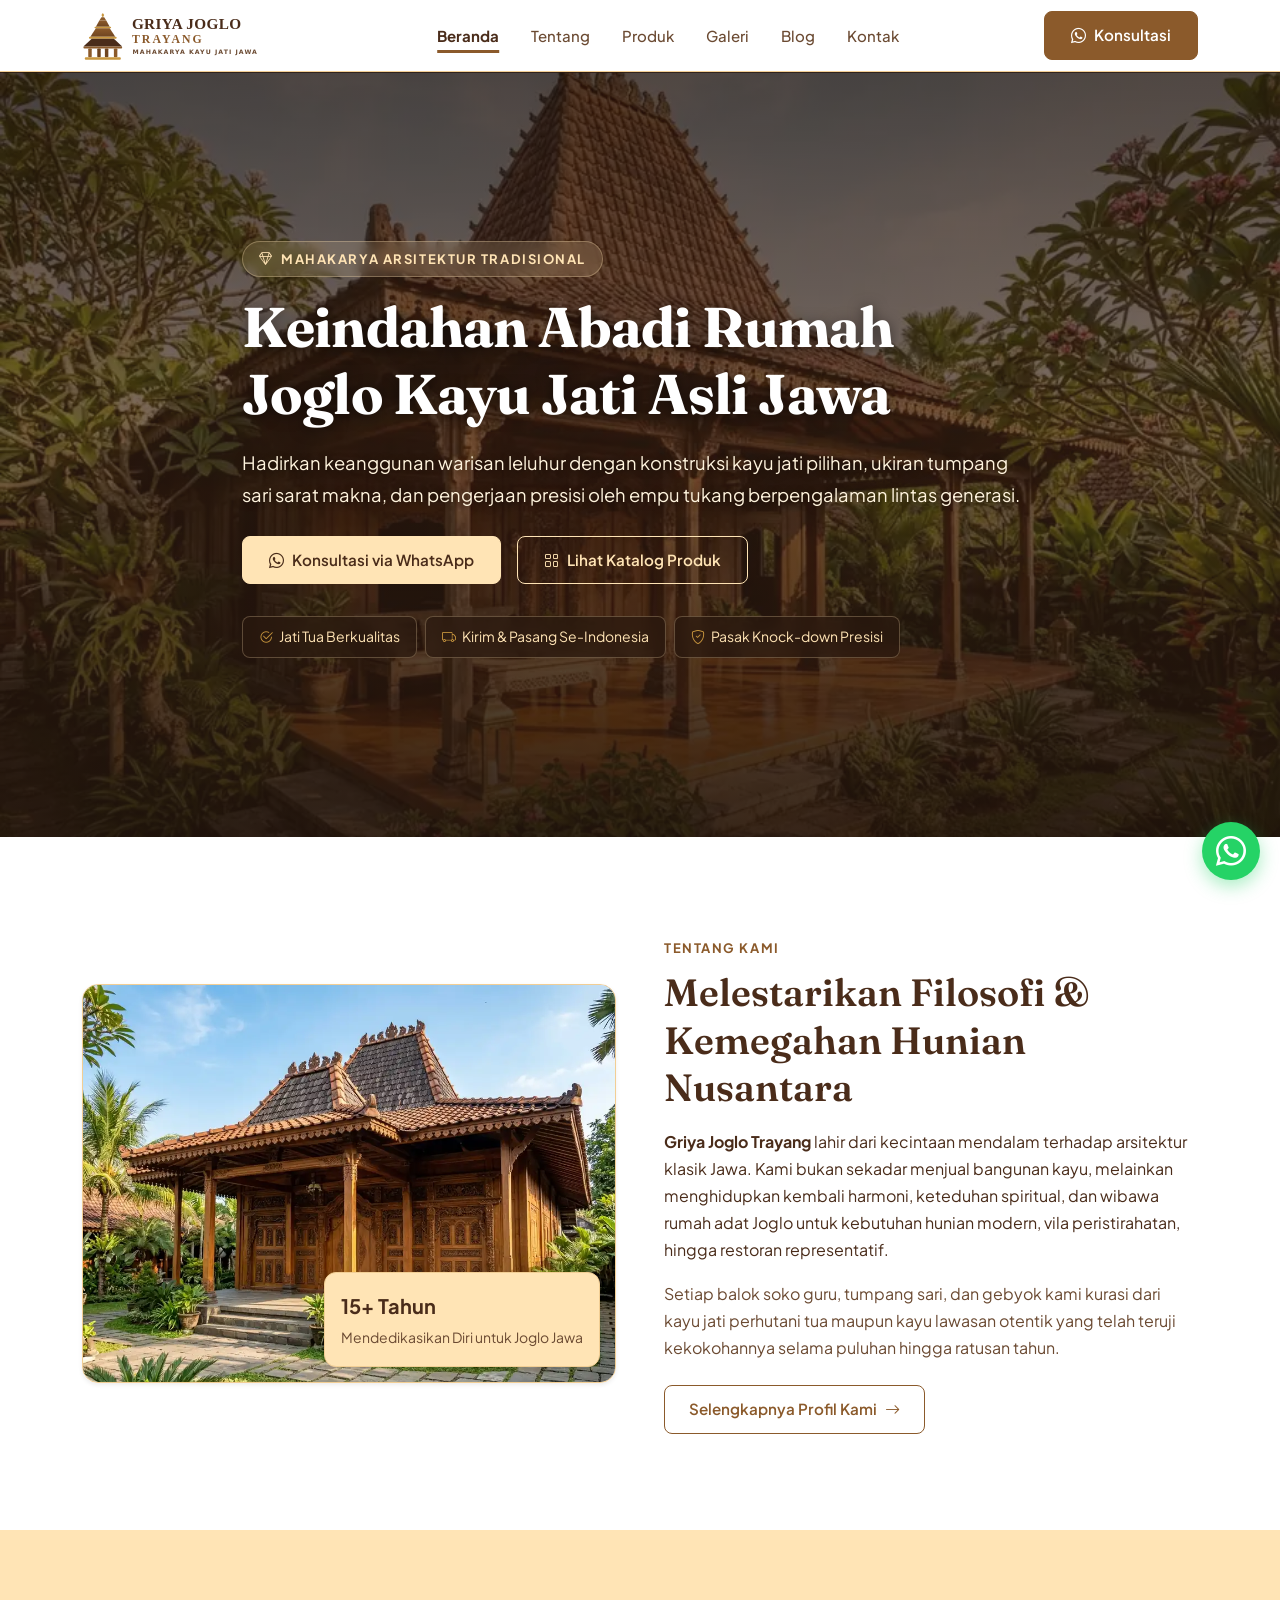
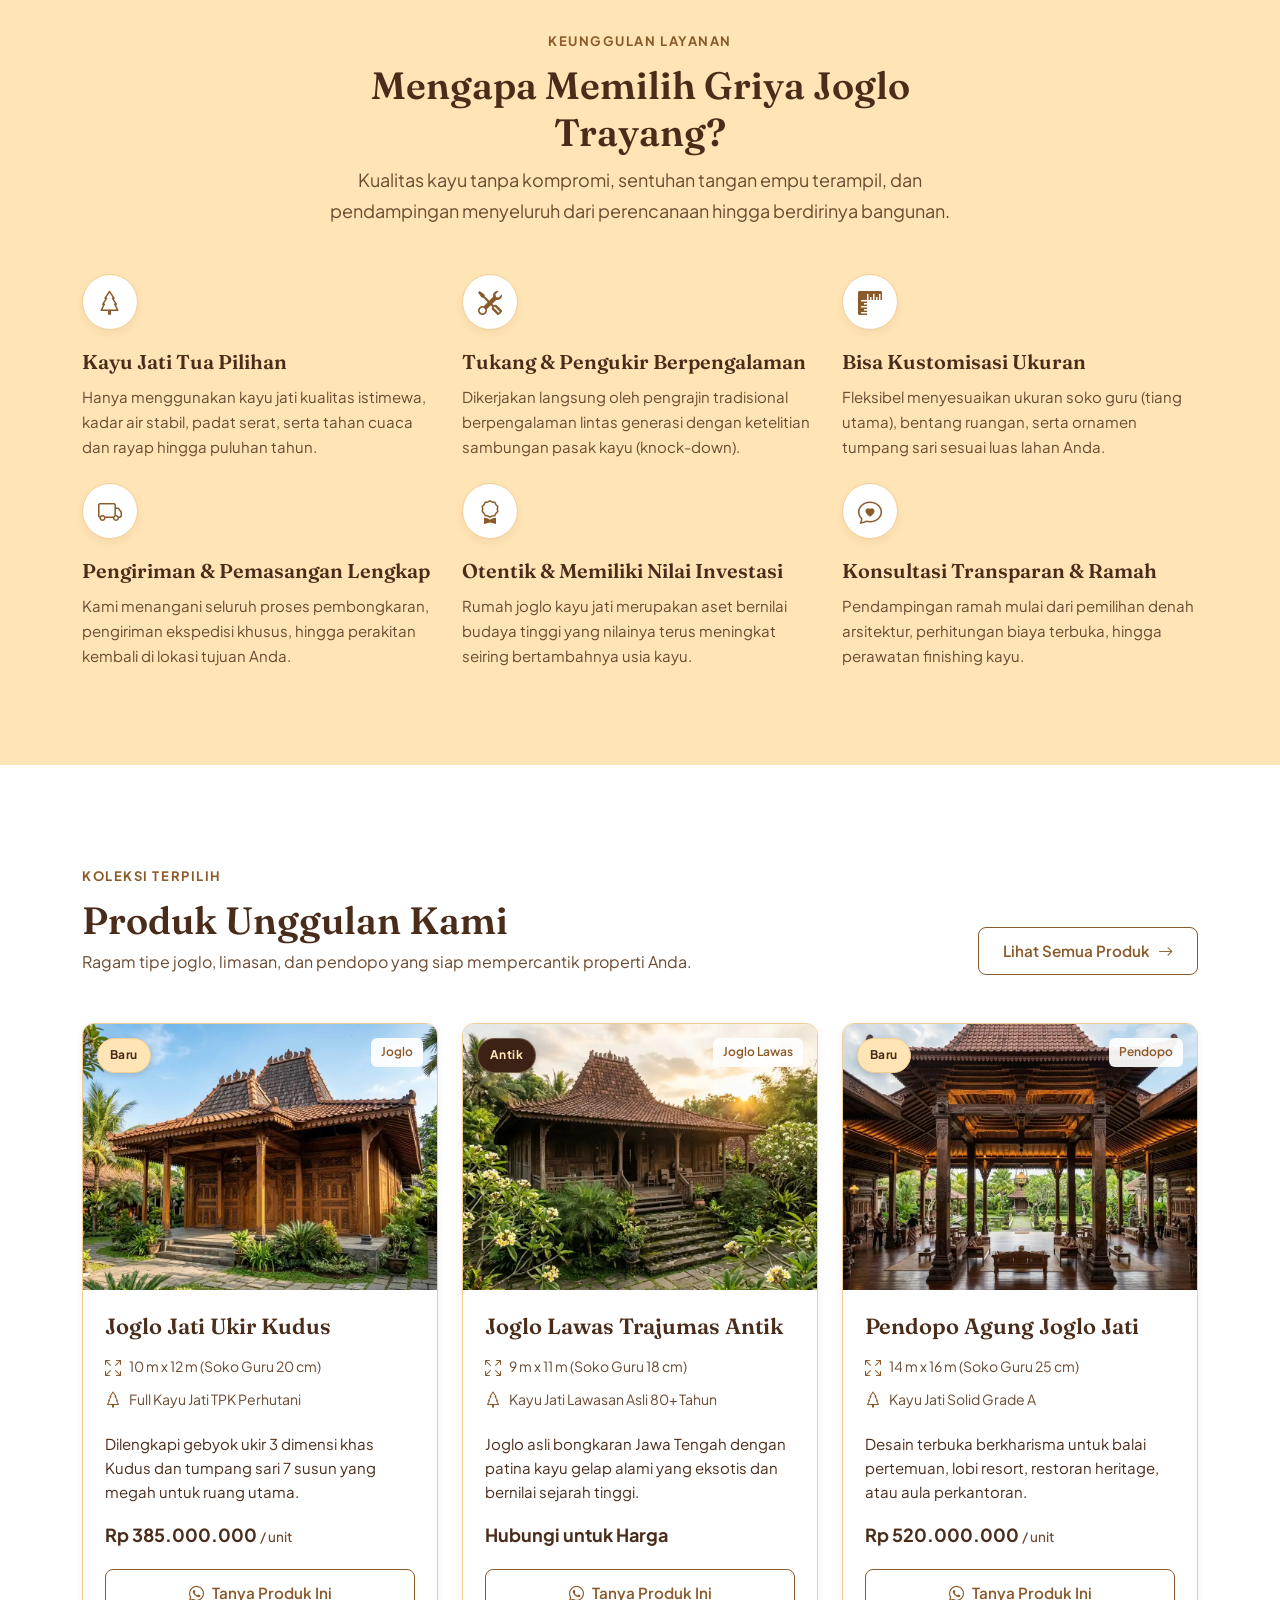
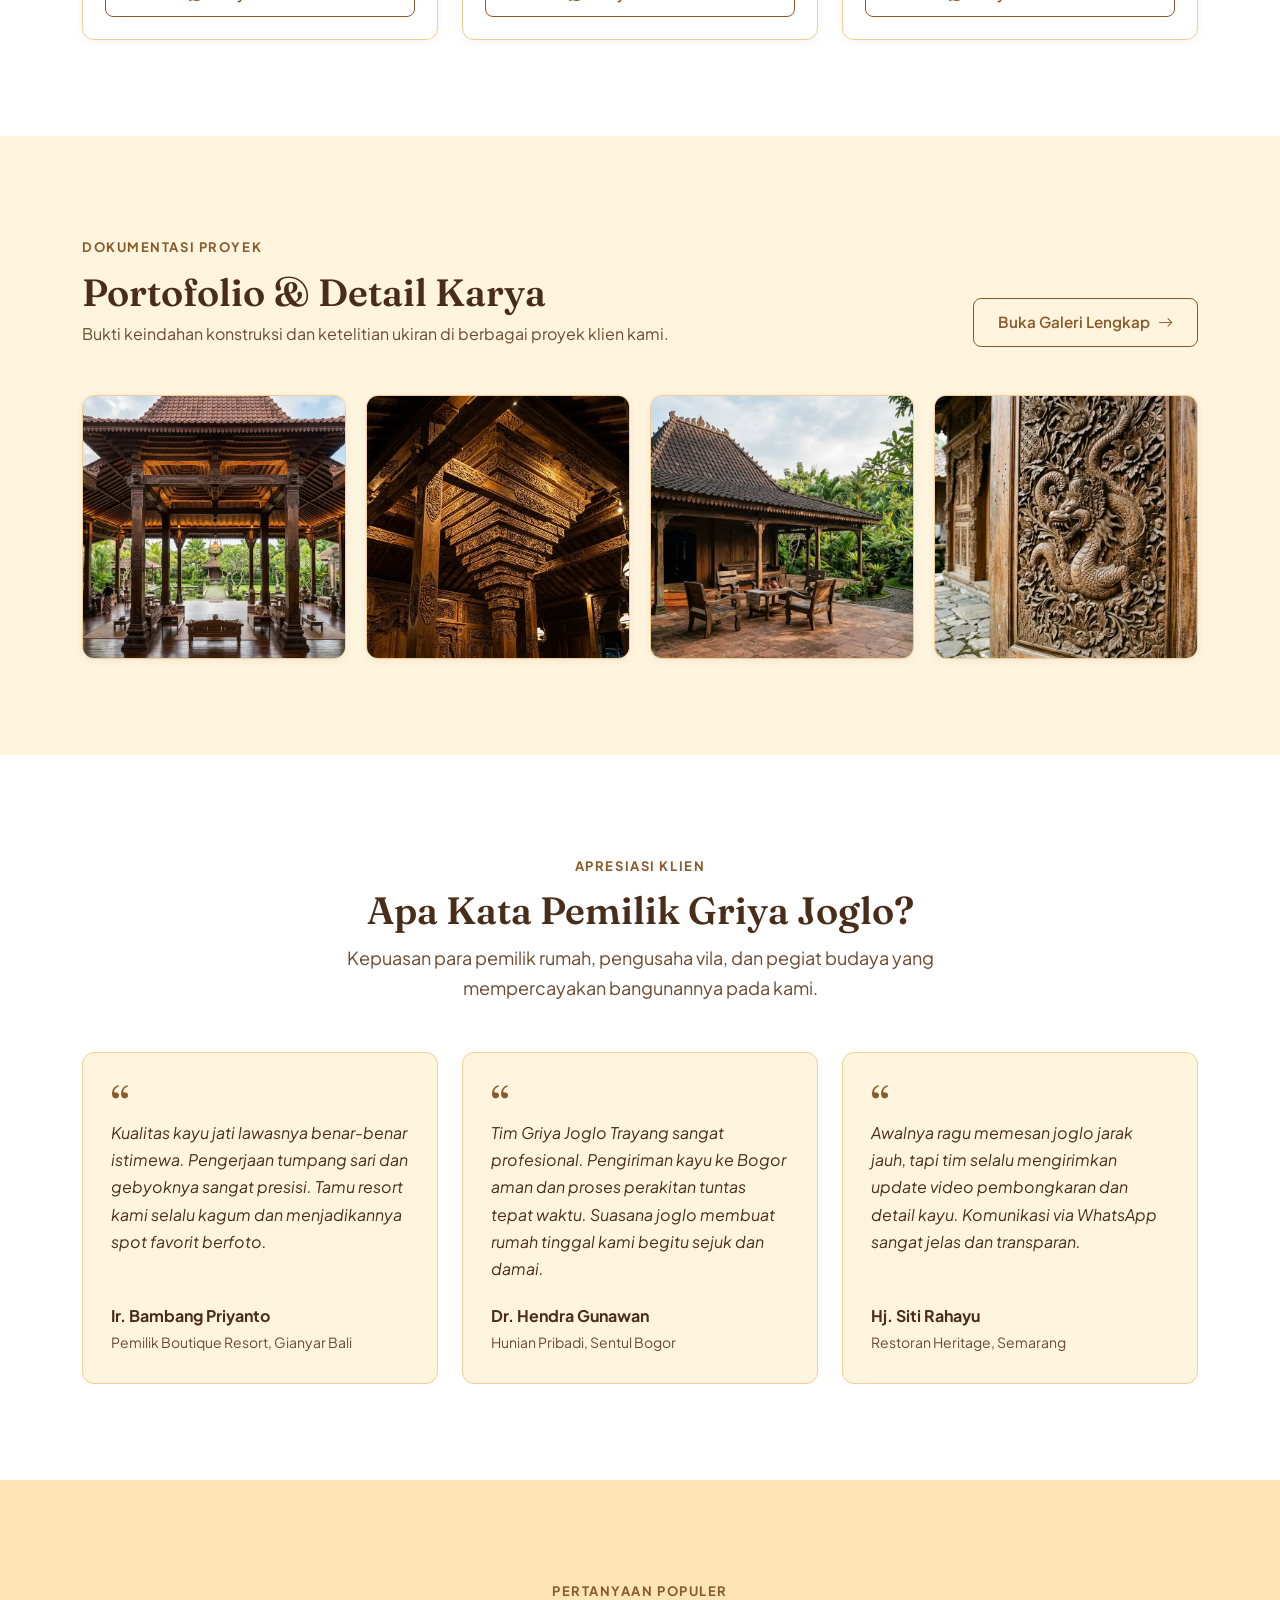
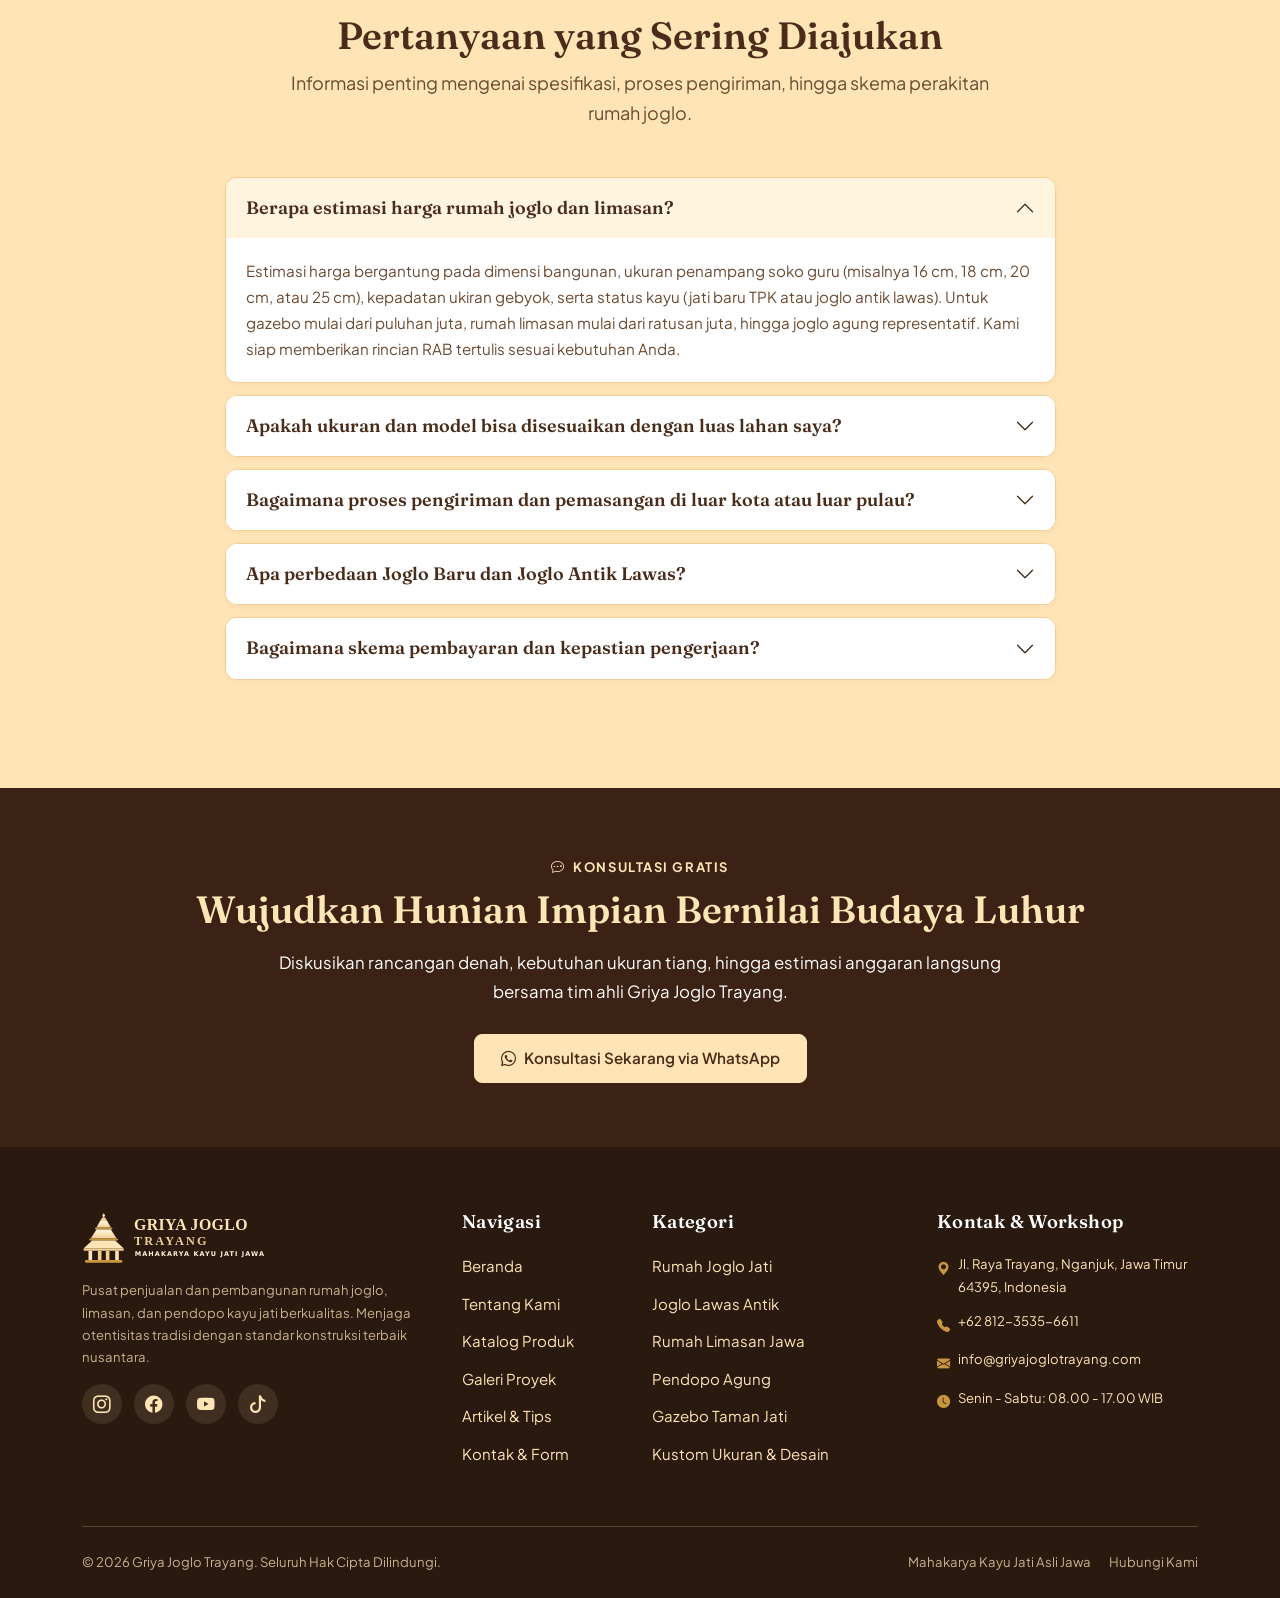
==== index.html @ 29e7e409 "commit" ====
<!DOCTYPE html>
<html lang="id">

<head>
  <meta charset="UTF-8">
  <meta name="viewport" content="width=device-width, initial-scale=1.0">
  <title>Griya Joglo Trayang — Penjualan & Pengerjaan Rumah Joglo Jati Asli</title>
  <meta name="description"
    content="Spesialis penjualan dan pembangunan rumah joglo, limasan, dan pendopo kayu jati berkualitas tinggi. Melayani pembuatan baru, joglo antik lawas, custom ukuran, serta pengiriman dan perakitan ke seluruh Indonesia.">
  <meta name="keywords"
    content="jual rumah joglo, joglo jati, harga rumah joglo, joglo antik, pendopo joglo, rumah limasan, griya joglo trayang">
  <link rel="canonical" href="https://griyajoglotrayang.com/">

  <!-- Favicon & App Icons -->
  <link rel="icon" type="image/svg+xml" href="assets/img/favicon.svg">
  <link rel="icon" type="image/png" sizes="32x32" href="assets/img/favicon-32x32.png">
  <link rel="icon" type="image/png" sizes="16x16" href="assets/img/favicon-16x16.png">
  <link rel="apple-touch-icon" sizes="180x180" href="assets/img/apple-touch-icon.png">
  <link rel="shortcut icon" href="favicon.ico">

  <!-- Open Graph / Facebook -->
  <meta property="og:type" content="website">
  <meta property="og:url" content="https://griyajoglotrayang.com/">
  <meta property="og:title" content="Griya Joglo Trayang — Mahakarya Rumah Joglo Kayu Jati">
  <meta property="og:description"
    content="Katalog rumah joglo, limasan, dan pendopo kayu jati pilihan dengan pengerjaan tukang ahli berpengalaman. Konsultasi langsung via WhatsApp.">
  <meta property="og:image" content="assets/img/hero.webp">

  <!-- Google Fonts -->
  <link rel="preconnect" href="https://fonts.googleapis.com">
  <link rel="preconnect" href="https://fonts.gstatic.com" crossorigin>
  <link
    href="https://fonts.googleapis.com/css2?family=Fraunces:opsz,wght@9..144,600&family=Plus+Jakarta+Sans:wght@400;500;600;700&display=swap"
    rel="stylesheet">

  <!-- Bootstrap 5.3 CSS & Icons -->
  <link href="https://cdn.jsdelivr.net/npm/bootstrap@5.3.3/dist/css/bootstrap.min.css" rel="stylesheet"
    integrity="sha384-QWTKZyjpPEjISv5WaRU9OFeRpok6YctnYmDr5pNlyT2bRjXh0JMhjY6hW+ALEwIH" crossorigin="anonymous">
  <link rel="stylesheet" href="https://cdn.jsdelivr.net/npm/bootstrap-icons@1.11.3/font/bootstrap-icons.min.css">

  <!-- Custom Stylesheet -->
  <link rel="stylesheet" href="assets/css/style.css">

  <!-- Structured Data JSON-LD -->
  <script type="application/ld+json">
  {
    "@context": "https://schema.org",
    "@graph": [
      {
        "@type": "Organization",
        "@id": "https://griyajoglotrayang.com/#organization",
        "name": "Griya Joglo Trayang",
        "url": "https://griyajoglotrayang.com/",
        "logo": "https://griyajoglotrayang.com/assets/img/logo.webp",
        "description": "Pusat penjualan dan pembangunan rumah joglo, limasan, pendopo kayu jati berkualitas di Indonesia.",
        "telephone": "+6281235356611",
        "address": {
          "@type": "PostalAddress",
          "streetAddress": "Jl. Raya Trayang",
          "addressLocality": "Nganjuk",
          "addressRegion": "Jawa Timur",
          "postalCode": "64395",
          "addressCountry": "ID"
        }
      },
      {
        "@type": "LocalBusiness",
        "@id": "https://griyajoglotrayang.com/#localbusiness",
        "name": "Griya Joglo Trayang",
        "image": "https://griyajoglotrayang.com/assets/img/hero.webp",
        "telephone": "+6281235356611",
        "priceRange": "$$$$",
        "address": {
          "@type": "PostalAddress",
          "streetAddress": "Jl. Raya Trayang",
          "addressLocality": "Nganjuk",
          "addressRegion": "Jawa Timur",
          "postalCode": "64395",
          "addressCountry": "ID"
        }
      },
      {
        "@type": "FAQPage",
        "mainEntity": [
          {
            "@type": "Question",
            "name": "Berapa kisaran harga rumah joglo di Griya Joglo Trayang?",
            "acceptedAnswer": {
              "@type": "Answer",
              "text": "Harga bervariasi mulai dari puluhan juta untuk gazebo taman hingga ratusan juta rupiah untuk joglo full jati dengan soko guru besar dan ukiran tumpang sari. Kami menyediakan transparansi estimasi biaya sesuai ukuran dan jenis kayu."
            }
          },
          {
            "@type": "Question",
            "name": "Apakah melayani pengiriman dan perakitan ke luar Jawa?",
            "acceptedAnswer": {
              "@type": "Answer",
              "text": "Ya, kami melayani pengiriman material dan instalasi lengkap bersama tim tukang ahli kami ke seluruh wilayah Indonesia (Sumatera, Kalimantan, Sulawesi, Bali, dll)."
            }
          },
          {
            "@type": "Question",
            "name": "Apa jenis kayu yang digunakan untuk rumah joglo?",
            "acceptedAnswer": {
              "@type": "Answer",
              "text": "Kayu utama yang kami gunakan adalah Kayu Jati Pilihan (Jati Perhutani / TPK dan Kayu Jati Lawas Reklamasi berpatina antik yang sudah kering sempurna dan anti rayap)."
            }
          }
        ]
      }
    ]
  }
  </script>
</head>

<body>

  <!-- 1. Header / Navbar -->
  <header>
    <nav class="navbar navbar-expand-lg gjt-navbar sticky-top" aria-label="Navigasi Utama">
      <div class="container">
        <a class="navbar-brand d-flex align-items-center" href="index.html" aria-label="Griya Joglo Trayang Beranda">
          <img src="assets/img/logo-light.svg" alt="Logo Griya Joglo Trayang" width="220" height="55">
        </a>
        <button class="navbar-toggler" type="button" data-bs-toggle="collapse" data-bs-target="#navbarMain"
          aria-controls="navbarMain" aria-expanded="false" aria-label="Buka navigasi menu">
          <i class="bi bi-list fs-2 text-ink"></i>
        </button>

        <div class="collapse navbar-collapse" id="navbarMain">
          <ul class="navbar-nav mx-auto mb-2 mb-lg-0">
            <li class="nav-item">
              <a class="nav-link active" aria-current="page" href="index.html">Beranda</a>
            </li>
            <li class="nav-item">
              <a class="nav-link" href="tentang.html">Tentang</a>
            </li>
            <li class="nav-item">
              <a class="nav-link" href="produk.html">Produk</a>
            </li>
            <li class="nav-item">
              <a class="nav-link" href="galeri.html">Galeri</a>
            </li>
            <li class="nav-item">
              <a class="nav-link" href="blog.html">Blog</a>
            </li>
            <li class="nav-item">
              <a class="nav-link" href="kontak.html">Kontak</a>
            </li>
          </ul>
          <div class="d-flex align-items-center mt-3 mt-lg-0">
            <a href="https://wa.me/6281235356611?text=Halo%20Griya%20Joglo%20Trayang,%20saya%20ingin%20berkonsultasi%20mengenai%20pembuatan%20rumah%20joglo."
              target="_blank" rel="noopener noreferrer" class="btn btn-primary w-100 w-lg-auto"
              aria-label="Konsultasi via WhatsApp">
              <i class="bi bi-whatsapp"></i> Konsultasi
            </a>
          </div>
        </div>
      </div>
    </nav>
  </header>

  <main>
    <!-- 2. Hero Section with Video Background -->
    <section class="hero-section" aria-label="Hero Griya Joglo Trayang">
      <!-- Background Video Player -->
      <div class="hero-video-wrap">
        <video class="hero-video" autoplay muted loop playsinline poster="assets/img/hero.webp">
          <source src="assets/vidio/background.mp4" type="video/mp4">
          <source src="assets/video/background.mp4" type="video/mp4">
          <source src="background.mp4" type="video/mp4">
          Browser Anda tidak mendukung video tag.
        </video>
        <div class="hero-video-overlay"></div>
      </div>

      <!-- Hero Content Overlay -->
      <div class="container position-relative hero-content">
        <div class="reveal">
          <span class="eyebrow"><i class="bi bi-gem me-1"></i> Mahakarya Arsitektur Tradisional</span>
          <h1 class="display-4 fw-bold">Keindahan Abadi Rumah Joglo Kayu Jati Asli Jawa</h1>
          <p class="lead-text mb-4 text-constrained">
            Hadirkan keanggunan warisan leluhur dengan konstruksi kayu jati pilihan, ukiran tumpang sari sarat makna,
            dan pengerjaan presisi oleh empu tukang berpengalaman lintas generasi.
          </p>
          <div class="d-flex flex-wrap gap-3 mb-4">
            <a href="https://wa.me/6281235356611?text=Halo%20Griya%20Joglo%20Trayang,%20saya%20tertarik%20konsultasi%20desain%20dan%20anggaran%20rumah%20joglo."
              target="_blank" rel="noopener noreferrer" class="btn btn-moccasin btn-lg"
              aria-label="Konsultasi via WhatsApp">
              <i class="bi bi-whatsapp"></i> Konsultasi via WhatsApp
            </a>
            <a href="produk.html" class="btn btn-outline-moccasin btn-lg">
              <i class="bi bi-grid"></i> Lihat Katalog Produk
            </a>
          </div>
          <div class="d-flex flex-wrap gap-2 text-moccasin pt-2">
            <div class="hero-badge-pill"><i class="bi bi-check2-circle text-gold me-1"></i> Jati Tua Berkualitas</div>
            <div class="hero-badge-pill"><i class="bi bi-truck text-gold me-1"></i> Kirim & Pasang Se-Indonesia</div>
            <div class="hero-badge-pill"><i class="bi bi-shield-check text-gold me-1"></i> Pasak Knock-down Presisi
            </div>
          </div>
        </div>
      </div>
    </section>

    <!-- 3. Tentang Section (Putih) -->
    <section class="section-padding bg-white" aria-labelledby="heading-tentang">
      <div class="container">
        <div class="row align-items-center g-5">
          <div class="col-lg-6 order-2 order-lg-1 reveal">
            <div class="position-relative">
              <img src="assets/img/joglo-kudus.webp" alt="Keahlian Pahat dan Gebyok Joglo Kudus"
                class="img-fluid rounded-4 shadow-sm border" width="600" height="450" loading="lazy">
              <div
                class="bg-moccasin p-3 rounded-3 border position-absolute bottom-0 end-0 m-3 d-none d-sm-block shadow-sm">
                <span class="d-block fw-bold text-ink fs-5 font-serif">15+ Tahun</span>
                <span class="small text-ink-muted">Mendedikasikan Diri untuk Joglo Jawa</span>
              </div>
            </div>
          </div>
          <div class="col-lg-6 order-1 order-lg-2 reveal">
            <span class="eyebrow">Tentang Kami</span>
            <h2 id="heading-tentang" class="mb-3">Melestarikan Filosofi & Kemegahan Hunian Nusantara</h2>
            <p class="text-constrained mb-3">
              <strong>Griya Joglo Trayang</strong> lahir dari kecintaan mendalam terhadap arsitektur klasik Jawa. Kami
              bukan sekadar menjual bangunan kayu, melainkan menghidupkan kembali harmoni, keteduhan spiritual, dan
              wibawa rumah adat Joglo untuk kebutuhan hunian modern, vila peristirahatan, hingga restoran representatif.
            </p>
            <p class="text-constrained text-ink-muted mb-4">
              Setiap balok soko guru, tumpang sari, dan gebyok kami kurasi dari kayu jati perhutani tua maupun kayu
              lawasan otentik yang telah teruji kekokohannya selama puluhan hingga ratusan tahun.
            </p>
            <a href="tentang.html" class="btn btn-outline-brand">
              Selengkapnya Profil Kami <i class="bi bi-arrow-right"></i>
            </a>
          </div>
        </div>
      </div>
    </section>

    <!-- 4. Why Choose Us Section (Moccasin) -->
    <section class="section-padding bg-moccasin" aria-labelledby="heading-why">
      <div class="container">
        <div class="section-header text-center mx-auto" style="max-width: 680px;">
          <span class="eyebrow">Keunggulan Layanan</span>
          <h2 id="heading-why" class="mb-2">Mengapa Memilih Griya Joglo Trayang?</h2>
          <p class="lead-text">Kualitas kayu tanpa kompromi, sentuhan tangan empu terampil, dan pendampingan menyeluruh
            dari perencanaan hingga berdirinya bangunan.</p>
        </div>

        <div class="row g-4">
          <div class="col-md-6 col-lg-4 reveal">
            <div class="feature-box">
              <div class="feature-icon-bubble">
                <i class="bi bi-tree"></i>
              </div>
              <h3>Kayu Jati Tua Pilihan</h3>
              <p>Hanya menggunakan kayu jati kualitas istimewa, kadar air stabil, padat serat, serta tahan cuaca dan
                rayap hingga puluhan tahun.</p>
            </div>
          </div>

          <div class="col-md-6 col-lg-4 reveal">
            <div class="feature-box">
              <div class="feature-icon-bubble">
                <i class="bi bi-tools"></i>
              </div>
              <h3>Tukang & Pengukir Berpengalaman</h3>
              <p>Dikerjakan langsung oleh pengrajin tradisional berpengalaman lintas generasi dengan ketelitian
                sambungan pasak kayu (knock-down).</p>
            </div>
          </div>

          <div class="col-md-6 col-lg-4 reveal">
            <div class="feature-box">
              <div class="feature-icon-bubble">
                <i class="bi bi-rulers"></i>
              </div>
              <h3>Bisa Kustomisasi Ukuran</h3>
              <p>Fleksibel menyesuaikan ukuran soko guru (tiang utama), bentang ruangan, serta ornamen tumpang sari
                sesuai luas lahan Anda.</p>
            </div>
          </div>

          <div class="col-md-6 col-lg-4 reveal">
            <div class="feature-box">
              <div class="feature-icon-bubble">
                <i class="bi bi-truck"></i>
              </div>
              <h3>Pengiriman & Pemasangan Lengkap</h3>
              <p>Kami menangani seluruh proses pembongkaran, pengiriman ekspedisi khusus, hingga perakitan kembali di
                lokasi tujuan Anda.</p>
            </div>
          </div>

          <div class="col-md-6 col-lg-4 reveal">
            <div class="feature-box">
              <div class="feature-icon-bubble">
                <i class="bi bi-award"></i>
              </div>
              <h3>Otentik & Memiliki Nilai Investasi</h3>
              <p>Rumah joglo kayu jati merupakan aset bernilai budaya tinggi yang nilainya terus meningkat seiring
                bertambahnya usia kayu.</p>
            </div>
          </div>

          <div class="col-md-6 col-lg-4 reveal">
            <div class="feature-box">
              <div class="feature-icon-bubble">
                <i class="bi bi-chat-heart"></i>
              </div>
              <h3>Konsultasi Transparan & Ramah</h3>
              <p>Pendampingan ramah mulai dari pemilihan denah arsitektur, perhitungan biaya terbuka, hingga perawatan
                finishing kayu.</p>
            </div>
          </div>
        </div>
      </div>
    </section>

    <!-- 5. Produk Unggulan Section (Putih) -->
    <section class="section-padding bg-white" aria-labelledby="heading-produk-beranda">
      <div class="container">
        <div class="d-flex flex-column flex-md-row justify-content-between align-items-md-end section-header">
          <div>
            <span class="eyebrow">Koleksi Terpilih</span>
            <h2 id="heading-produk-beranda" class="mb-1">Produk Unggulan Kami</h2>
            <p class="text-ink-muted mb-0">Ragam tipe joglo, limasan, dan pendopo yang siap mempercantik properti Anda.
            </p>
          </div>
          <div class="mt-3 mt-md-0">
            <a href="produk.html" class="btn btn-outline-brand">
              Lihat Semua Produk <i class="bi bi-arrow-right"></i>
            </a>
          </div>
        </div>

        <div class="row g-4">
          <!-- Card 1 -->
          <div class="col-md-6 col-lg-4 reveal">
            <div class="gjt-card">
              <div class="card-img-wrap">
                <span class="badge-condition baru">Baru</span>
                <span class="badge-category">Joglo</span>
                <img src="assets/img/joglo-kudus.webp" alt="Joglo Jati Ukir Kudus" width="600" height="450"
                  loading="lazy">
              </div>
              <div class="card-body-custom">
                <h3>Joglo Jati Ukir Kudus</h3>
                <ul class="product-specs">
                  <li><i class="bi bi-arrows-fullscreen"></i> 10 m x 12 m (Soko Guru 20 cm)</li>
                  <li><i class="bi bi-tree"></i> Full Kayu Jati TPK Perhutani</li>
                </ul>
                <p class="product-desc">Dilengkapi gebyok ukir 3 dimensi khas Kudus dan tumpang sari 7 susun yang megah
                  untuk ruang utama.</p>
                <div class="product-price">Rp 385.000.000 <span>/ unit</span></div>
                <button type="button" class="btn btn-outline-brand w-100 mt-auto"
                  onclick="tanyaProduk('Joglo Jati Ukir Kudus')">
                  <i class="bi bi-whatsapp"></i> Tanya Produk Ini
                </button>
              </div>
            </div>
          </div>

          <!-- Card 2 -->
          <div class="col-md-6 col-lg-4 reveal">
            <div class="gjt-card">
              <div class="card-img-wrap">
                <span class="badge-condition antik">Antik</span>
                <span class="badge-category">Joglo Lawas</span>
                <img src="assets/img/joglo-antik.webp" alt="Joglo Lawas Antik Trajumas" width="600" height="450"
                  loading="lazy">
              </div>
              <div class="card-body-custom">
                <h3>Joglo Lawas Trajumas Antik</h3>
                <ul class="product-specs">
                  <li><i class="bi bi-arrows-fullscreen"></i> 9 m x 11 m (Soko Guru 18 cm)</li>
                  <li><i class="bi bi-tree"></i> Kayu Jati Lawasan Asli 80+ Tahun</li>
                </ul>
                <p class="product-desc">Joglo asli bongkaran Jawa Tengah dengan patina kayu gelap alami yang eksotis dan
                  bernilai sejarah tinggi.</p>
                <div class="product-price">Hubungi untuk Harga</div>
                <button type="button" class="btn btn-outline-brand w-100 mt-auto"
                  onclick="tanyaProduk('Joglo Lawas Trajumas Antik')">
                  <i class="bi bi-whatsapp"></i> Tanya Produk Ini
                </button>
              </div>
            </div>
          </div>

          <!-- Card 3 -->
          <div class="col-md-6 col-lg-4 reveal">
            <div class="gjt-card">
              <div class="card-img-wrap">
                <span class="badge-condition baru">Baru</span>
                <span class="badge-category">Pendopo</span>
                <img src="assets/img/joglo-pendopo.webp" alt="Pendopo Agung Joglo Jati" width="600" height="450"
                  loading="lazy">
              </div>
              <div class="card-body-custom">
                <h3>Pendopo Agung Joglo Jati</h3>
                <ul class="product-specs">
                  <li><i class="bi bi-arrows-fullscreen"></i> 14 m x 16 m (Soko Guru 25 cm)</li>
                  <li><i class="bi bi-tree"></i> Kayu Jati Solid Grade A</li>
                </ul>
                <p class="product-desc">Desain terbuka berkharisma untuk balai pertemuan, lobi resort, restoran
                  heritage, atau aula perkantoran.</p>
                <div class="product-price">Rp 520.000.000 <span>/ unit</span></div>
                <button type="button" class="btn btn-outline-brand w-100 mt-auto"
                  onclick="tanyaProduk('Pendopo Agung Joglo Jati')">
                  <i class="bi bi-whatsapp"></i> Tanya Produk Ini
                </button>
              </div>
            </div>
          </div>
        </div>
      </div>
    </section>

    <!-- 6. Galeri Cuplikan Section (Moccasin Soft) -->
    <section class="section-padding bg-moccasin-soft" aria-labelledby="heading-galeri-beranda">
      <div class="container">
        <div class="d-flex flex-column flex-md-row justify-content-between align-items-md-end section-header">
          <div>
            <span class="eyebrow">Dokumentasi Proyek</span>
            <h2 id="heading-galeri-beranda" class="mb-1">Portofolio & Detail Karya</h2>
            <p class="text-ink-muted mb-0">Bukti keindahan konstruksi dan ketelitian ukiran di berbagai proyek klien
              kami.</p>
          </div>
          <div class="mt-3 mt-md-0">
            <a href="galeri.html" class="btn btn-outline-brand">
              Buka Galeri Lengkap <i class="bi bi-arrow-right"></i>
            </a>
          </div>
        </div>

        <div class="gallery-grid">
          <div class="gallery-item">
            <img src="assets/img/joglo-pendopo.webp" alt="Pendopo Joglo Resort di Bali" width="400" height="400"
              loading="lazy">
            <div class="gallery-overlay">
              <span class="gallery-caption-title">Pendopo Resort Wisata</span>
              <span class="gallery-caption-sub">Proyek Ubud, Bali</span>
            </div>
          </div>
          <div class="gallery-item">
            <img src="assets/img/tumpang-sari.webp" alt="Detail Ukir Tumpang Sari 9 Tingkat" width="400" height="400"
              loading="lazy">
            <div class="gallery-overlay">
              <span class="gallery-caption-title">Tumpang Sari 9 Tingkat</span>
              <span class="gallery-caption-sub">Detail Ukiran Khas Jawa</span>
            </div>
          </div>
          <div class="gallery-item">
            <img src="assets/img/rumah-limasan.webp" alt="Rumah Limasan Jawa Modern" width="400" height="400"
              loading="lazy">
            <div class="gallery-overlay">
              <span class="gallery-caption-title">Rumah Limasan Jawa</span>
              <span class="gallery-caption-sub">Vila Keluarga, Yogyakarta</span>
            </div>
          </div>
          <div class="gallery-item">
            <img src="assets/img/gebyok-ukir.webp" alt="Pintu Gebyok Ukir Relief Tiga Dimensi" width="400" height="400"
              loading="lazy">
            <div class="gallery-overlay">
              <span class="gallery-caption-title">Gebyok Relief 3D</span>
              <span class="gallery-caption-sub">Karya Empu Pengukir Trayang</span>
            </div>
          </div>
        </div>
      </div>
    </section>

    <!-- 7. Testimoni Section (Putih) -->
    <section class="section-padding bg-white" aria-labelledby="heading-testimoni">
      <div class="container">
        <div class="section-header text-center mx-auto" style="max-width: 680px;">
          <span class="eyebrow">Apresiasi Klien</span>
          <h2 id="heading-testimoni" class="mb-2">Apa Kata Pemilik Griya Joglo?</h2>
          <p class="lead-text">Kepuasan para pemilik rumah, pengusaha vila, dan pegiat budaya yang mempercayakan
            bangunannya pada kami.</p>
        </div>

        <div class="row g-4 testimonial-scroll-wrap">
          <!-- Testimoni 1 -->
          <div class="col-md-4 testimonial-scroll-item reveal">
            <div class="testimonial-card">
              <div>
                <span class="testimonial-quote-icon">“</span>
                <p class="testimonial-text">
                  Kualitas kayu jati lawasnya benar-benar istimewa. Pengerjaan tumpang sari dan gebyoknya sangat
                  presisi. Tamu resort kami selalu kagum dan menjadikannya spot favorit berfoto.
                </p>
              </div>
              <div>
                <div class="testimonial-author">Ir. Bambang Priyanto</div>
                <div class="testimonial-location">Pemilik Boutique Resort, Gianyar Bali</div>
              </div>
            </div>
          </div>

          <!-- Testimoni 2 -->
          <div class="col-md-4 testimonial-scroll-item reveal">
            <div class="testimonial-card">
              <div>
                <span class="testimonial-quote-icon">“</span>
                <p class="testimonial-text">
                  Tim Griya Joglo Trayang sangat profesional. Pengiriman kayu ke Bogor aman dan proses perakitan tuntas
                  tepat waktu. Suasana joglo membuat rumah tinggal kami begitu sejuk dan damai.
                </p>
              </div>
              <div>
                <div class="testimonial-author">Dr. Hendra Gunawan</div>
                <div class="testimonial-location">Hunian Pribadi, Sentul Bogor</div>
              </div>
            </div>
          </div>

          <!-- Testimoni 3 -->
          <div class="col-md-4 testimonial-scroll-item reveal">
            <div class="testimonial-card">
              <div>
                <span class="testimonial-quote-icon">“</span>
                <p class="testimonial-text">
                  Awalnya ragu memesan joglo jarak jauh, tapi tim selalu mengirimkan update video pembongkaran dan
                  detail kayu. Komunikasi via WhatsApp sangat jelas dan transparan.
                </p>
              </div>
              <div>
                <div class="testimonial-author">Hj. Siti Rahayu</div>
                <div class="testimonial-location">Restoran Heritage, Semarang</div>
              </div>
            </div>
          </div>
        </div>
      </div>
    </section>

    <!-- 8. FAQ Section (Moccasin) -->
    <section class="section-padding bg-moccasin" aria-labelledby="heading-faq">
      <div class="container">
        <div class="section-header text-center mx-auto" style="max-width: 720px;">
          <span class="eyebrow">Pertanyaan Populer</span>
          <h2 id="heading-faq" class="mb-2">Pertanyaan yang Sering Diajukan</h2>
          <p class="lead-text">Informasi penting mengenai spesifikasi, proses pengiriman, hingga skema perakitan rumah
            joglo.</p>
        </div>

        <div class="row justify-content-center">
          <div class="col-lg-9">
            <div class="accordion accordion-gjt" id="accordionFaq">
              <!-- Item 1 -->
              <div class="accordion-item reveal">
                <h3 class="accordion-header" id="faqHeading1">
                  <button class="accordion-button" type="button" data-bs-toggle="collapse"
                    data-bs-target="#faqCollapse1" aria-expanded="true" aria-controls="faqCollapse1">
                    Berapa estimasi harga rumah joglo dan limasan?
                  </button>
                </h3>
                <div id="faqCollapse1" class="accordion-collapse collapse show" aria-labelledby="faqHeading1"
                  data-bs-parent="#accordionFaq">
                  <div class="accordion-body">
                    Estimasi harga bergantung pada dimensi bangunan, ukuran penampang soko guru (misalnya 16 cm, 18 cm,
                    20 cm, atau 25 cm), kepadatan ukiran gebyok, serta status kayu (jati baru TPK atau joglo antik
                    lawas). Untuk gazebo mulai dari puluhan juta, rumah limasan mulai dari ratusan juta, hingga joglo
                    agung representatif. Kami siap memberikan rincian RAB tertulis sesuai kebutuhan Anda.
                  </div>
                </div>
              </div>

              <!-- Item 2 -->
              <div class="accordion-item reveal">
                <h3 class="accordion-header" id="faqHeading2">
                  <button class="accordion-button collapsed" type="button" data-bs-toggle="collapse"
                    data-bs-target="#faqCollapse2" aria-expanded="false" aria-controls="faqCollapse2">
                    Apakah ukuran dan model bisa disesuaikan dengan luas lahan saya?
                  </button>
                </h3>
                <div id="faqCollapse2" class="accordion-collapse collapse" aria-labelledby="faqHeading2"
                  data-bs-parent="#accordionFaq">
                  <div class="accordion-body">
                    Tentu bisa. Kami menyediakan layanan kustomisasi ukuran ruang, tata letak dinding gebyok (apakah
                    terbuka, setengah kaca, atau full ukir tertutup), serta perpaduan antara nuansa tradisional dan
                    fasilitas modern (kamar mandi dalam, pencahayaan hidden LED, dll).
                  </div>
                </div>
              </div>

              <!-- Item 3 -->
              <div class="accordion-item reveal">
                <h3 class="accordion-header" id="faqHeading3">
                  <button class="accordion-button collapsed" type="button" data-bs-toggle="collapse"
                    data-bs-target="#faqCollapse3" aria-expanded="false" aria-controls="faqCollapse3">
                    Bagaimana proses pengiriman dan pemasangan di luar kota atau luar pulau?
                  </button>
                </h3>
                <div id="faqCollapse3" class="accordion-collapse collapse" aria-labelledby="faqHeading3"
                  data-bs-parent="#accordionFaq">
                  <div class="accordion-body">
                    Seluruh komponen kayu dirangkai dengan sistem pasak knock-down yang telah diberi kode nomor sebelum
                    dibongkar di workshop kami. Kami mengurus armada truk kontainer langsung ke lokasi Anda, dan
                    memberangkatkan tim tukang spesialis untuk memimpin proses pendirian (erection) hingga bangunan
                    berdiri kokoh.
                  </div>
                </div>
              </div>

              <!-- Item 4 -->
              <div class="accordion-item reveal">
                <h3 class="accordion-header" id="faqHeading4">
                  <button class="accordion-button collapsed" type="button" data-bs-toggle="collapse"
                    data-bs-target="#faqCollapse4" aria-expanded="false" aria-controls="faqCollapse4">
                    Apa perbedaan Joglo Baru dan Joglo Antik Lawas?
                  </button>
                </h3>
                <div id="faqCollapse4" class="accordion-collapse collapse" aria-labelledby="faqHeading4"
                  data-bs-parent="#accordionFaq">
                  <div class="accordion-body">
                    Joglo Baru diproduksi dari balok kayu jati Perhutani pilihan dengan dimensi dan ukiran baru sesuai
                    selera pemesan. Sedangkan Joglo Lawas merupakan rumah tradisional otentik berusia puluhan hingga
                    ratusan tahun yang dibongkar dari desa-desa bersejarah, kemudian direstorasi dengan mempertahankan
                    patina antik dan nilai historisnya.
                  </div>
                </div>
              </div>

              <!-- Item 5 -->
              <div class="accordion-item reveal">
                <h3 class="accordion-header" id="faqHeading5">
                  <button class="accordion-button collapsed" type="button" data-bs-toggle="collapse"
                    data-bs-target="#faqCollapse5" aria-expanded="false" aria-controls="faqCollapse5">
                    Bagaimana skema pembayaran dan kepastian pengerjaan?
                  </button>
                </h3>
                <div id="faqCollapse5" class="accordion-collapse collapse" aria-labelledby="faqHeading5"
                  data-bs-parent="#accordionFaq">
                  <div class="accordion-body">
                    Pembayaran dilakukan bertahap sesuai progres kerja: tanda jadi (DP), pembayaran tahap pengerjaan
                    kayu di workshop, pelunasan saat pengiriman, dan sisa retensi setelah perakitan selesai di lokasi
                    pemesan. Surat perjanjian kerjasama (SPK) resmi disediakan untuk keamanan dan kenyamanan kedua
                    pihak.
                  </div>
                </div>
              </div>
            </div>
          </div>
        </div>
      </div>
    </section>

    <!-- 9. CTA Band (Bark) -->
    <section class="cta-band" aria-label="Ajakan Konsultasi">
      <div class="container position-relative reveal">
        <span class="eyebrow eyebrow-moccasin mb-2"><i class="bi bi-chat-dots me-1"></i> Konsultasi Gratis</span>
        <h2 class="mb-3">Wujudkan Hunian Impian Bernilai Budaya Luhur</h2>
        <p>Diskusikan rancangan denah, kebutuhan ukuran tiang, hingga estimasi anggaran langsung bersama tim ahli Griya
          Joglo Trayang.</p>
        <a href="https://wa.me/6281235356611?text=Halo%20Griya%20Joglo%20Trayang,%20saya%20ingin%20berkonsultasi%20mengenai%20rencana%20pembangunan%20rumah%20joglo."
          target="_blank" rel="noopener noreferrer" class="btn btn-moccasin btn-lg"
          aria-label="Konsultasi via WhatsApp">
          <i class="bi bi-whatsapp"></i> Konsultasi Sekarang via WhatsApp
        </a>
      </div>
    </section>
  </main>

  <!-- 10. Footer (Dark Background) -->
  <footer class="site-footer" aria-label="Footer Website">
    <div class="container">
      <div class="row g-4">
        <!-- Kolom 1: Brand & Profil -->
        <div class="col-lg-4 col-md-6">
          <img src="assets/img/logo-dark.svg" alt="Logo Griya Joglo Trayang" width="220" height="55" class="mb-3">
          <p class="small text-moccasin opacity-75 mb-3">
            Pusat penjualan dan pembangunan rumah joglo, limasan, dan pendopo kayu jati berkualitas. Menjaga otentisitas
            tradisi dengan standar konstruksi terbaik nusantara.
          </p>
          <div class="social-icons">
            <a href="https://instagram.com" target="_blank" rel="noopener noreferrer" class="social-link"
              aria-label="Instagram Griya Joglo Trayang"><i class="bi bi-instagram"></i></a>
            <a href="https://facebook.com" target="_blank" rel="noopener noreferrer" class="social-link"
              aria-label="Facebook Griya Joglo Trayang"><i class="bi bi-facebook"></i></a>
            <a href="https://youtube.com" target="_blank" rel="noopener noreferrer" class="social-link"
              aria-label="YouTube Griya Joglo Trayang"><i class="bi bi-youtube"></i></a>
            <a href="https://tiktok.com" target="_blank" rel="noopener noreferrer" class="social-link"
              aria-label="TikTok Griya Joglo Trayang"><i class="bi bi-tiktok"></i></a>
          </div>
        </div>

        <!-- Kolom 2: Tautan Cepat -->
        <div class="col-lg-2 col-md-6 col-6">
          <h4 class="footer-title">Navigasi</h4>
          <ul class="footer-nav">
            <li><a href="index.html">Beranda</a></li>
            <li><a href="tentang.html">Tentang Kami</a></li>
            <li><a href="produk.html">Katalog Produk</a></li>
            <li><a href="galeri.html">Galeri Proyek</a></li>
            <li><a href="blog.html">Artikel & Tips</a></li>
            <li><a href="kontak.html">Kontak & Form</a></li>
          </ul>
        </div>

        <!-- Kolom 3: Layanan & Produk -->
        <div class="col-lg-3 col-md-6 col-6">
          <h4 class="footer-title">Kategori</h4>
          <ul class="footer-nav">
            <li><a href="produk.html">Rumah Joglo Jati</a></li>
            <li><a href="produk.html">Joglo Lawas Antik</a></li>
            <li><a href="produk.html">Rumah Limasan Jawa</a></li>
            <li><a href="produk.html">Pendopo Agung</a></li>
            <li><a href="produk.html">Gazebo Taman Jati</a></li>
            <li><a href="produk.html">Kustom Ukuran & Desain</a></li>
          </ul>
        </div>

        <!-- Kolom 4: Kontak & Workshop -->
        <div class="col-lg-3 col-md-6">
          <h4 class="footer-title">Kontak & Workshop</h4>
          <ul class="footer-nav text-moccasin opacity-90 small">
            <li class="d-flex gap-2">
              <i class="bi bi-geo-alt-fill text-gold mt-1"></i>
              <span>Jl. Raya Trayang, Nganjuk, Jawa Timur 64395, Indonesia</span>
            </li>
            <li class="d-flex gap-2">
              <i class="bi bi-telephone-fill text-gold mt-1"></i>
              <span>+62 812-3535-6611</span>
            </li>
            <li class="d-flex gap-2">
              <i class="bi bi-envelope-fill text-gold mt-1"></i>
              <span>info@griyajoglotrayang.com</span>
            </li>
            <li class="d-flex gap-2">
              <i class="bi bi-clock-fill text-gold mt-1"></i>
              <span>Senin - Sabtu: 08.00 - 17.00 WIB</span>
            </li>
          </ul>
        </div>
      </div>

      <div class="footer-divider"></div>

      <div class="d-flex flex-column flex-md-row justify-content-between align-items-center small opacity-75">
        <div>&copy; 2026 Griya Joglo Trayang. Seluruh Hak Cipta Dilindungi.</div>
        <div class="mt-2 mt-md-0">
          <span class="me-3">Mahakarya Kayu Jati Asli Jawa</span>
          <a href="kontak.html">Hubungi Kami</a>
        </div>
      </div>
    </div>
  </footer>

  <!-- Floating WhatsApp Action Button -->
  <a href="https://wa.me/6281235356611?text=Halo%20Griya%20Joglo%20Trayang,%20saya%20ingin%20konsultasi%20pemesanan%20rumah%20joglo."
    target="_blank" rel="noopener noreferrer" class="floating-wa-btn" aria-label="Chat via WhatsApp">
    <i class="bi bi-whatsapp"></i>
  </a>

  <!-- Bootstrap JS Bundle -->
  <script src="https://cdn.jsdelivr.net/npm/bootstrap@5.3.3/dist/js/bootstrap.bundle.min.js"
    integrity="sha384-YvpcrYf0tY3lHB60NNkmXc5s9fDVZLESaAA55NDzOxhy9GkcIdslK1eN7N6jIeHz"
    crossorigin="anonymous"></script>
  <!-- Main Script -->
  <script src="assets/js/main.js"></script>
</body>

</html>
---- assets/css/style.css ----
/* ==========================================================================
   GRIYA JOGLO TRAYANG - DESIGN SYSTEM & CORE STYLES
   Berdasarkan DESIGN.md & PRD Versi 1.0
   ========================================================================== */

/* 1. CSS Custom Properties / Tokens */
:root {
  /* Token Brand */
  --gjt-moccasin: #FFE4B5;
  --gjt-moccasin-soft: #FFF4DE;
  --gjt-moccasin-deep: #F2CE94;
  --gjt-white: #FFFFFF;
  --gjt-ink: #4A2C1A;
  --gjt-ink-muted: #6B4A32;
  --gjt-teak: #8B5A2B;
  --gjt-teak-dark: #6F4521;
  --gjt-bark: #3B2214;
  --gjt-footer-bg: #2A190F;
  --gjt-border-strong: #A67C52;
  --gjt-gold: #C8963E;
  --gjt-wa: #25D366;
  --gjt-wa-hover: #1EBE5D;
  --gjt-danger: #B3261E;

  /* Bootstrap 5.3 Overrides */
  --bs-body-bg: var(--gjt-white);
  --bs-body-color: var(--gjt-ink);
  --bs-body-font-family: 'Plus Jakarta Sans', system-ui, -apple-system, 'Segoe UI', sans-serif;
  --bs-body-line-height: 1.7;
  --bs-heading-color: var(--gjt-ink);
  --bs-link-color: var(--gjt-teak);
  --bs-link-hover-color: var(--gjt-teak-dark);
  --bs-border-color: var(--gjt-moccasin-deep);
  --bs-border-radius: 8px;
  --bs-border-radius-lg: 12px;
  --bs-primary: var(--gjt-teak);
  --bs-primary-rgb: 139, 90, 43;

  /* Spacing & Sizes */
  --gjt-nav-height: 72px;
  --gjt-nav-height-mobile: 64px;
}

/* 2. Global Resets & Typography */
html {
  scroll-behavior: smooth;
  font-size: 16px;
}

body {
  font-family: var(--bs-body-font-family);
  color: var(--gjt-ink);
  background-color: var(--gjt-white);
  line-height: 1.7;
  overflow-x: hidden;
  -webkit-font-smoothing: antialiased;
}

h1, h2, h3, h4, h5, h6,
.h1, .h2, .h3, .h4, .h5, .h6 {
  font-family: 'Fraunces', Georgia, 'Times New Roman', serif;
  font-weight: 600;
  color: var(--gjt-ink);
  margin-bottom: 0.75rem;
}

h1, .h1 {
  font-size: clamp(2.25rem, 1.25rem + 3.5vw, 3.5rem);
  line-height: 1.15;
  letter-spacing: -0.015em;
}

h2, .h2 {
  font-size: clamp(1.75rem, 1rem + 2.2vw, 2.375rem);
  line-height: 1.25;
}

h3, .h3 {
  font-size: 1.375rem;
  line-height: 1.35;
}

p {
  margin-bottom: 1rem;
}

.lead-text {
  font-size: 1.125rem;
  line-height: 1.7;
  color: var(--gjt-ink-muted);
}

.text-constrained {
  max-width: 65ch;
}

.eyebrow {
  display: inline-block;
  font-size: 0.8125rem;
  font-weight: 700;
  letter-spacing: 0.12em;
  text-transform: uppercase;
  color: var(--gjt-teak);
  margin-bottom: 0.625rem;
}

.eyebrow-moccasin {
  color: var(--gjt-moccasin);
}

.text-ink { color: var(--gjt-ink) !important; }
.text-ink-muted { color: var(--gjt-ink-muted) !important; }
.text-teak { color: var(--gjt-teak) !important; }
.text-moccasin { color: var(--gjt-moccasin) !important; }
.text-gold { color: var(--gjt-gold) !important; }

/* 3. Section Background Rhythm */
.bg-moccasin {
  background-color: var(--gjt-moccasin) !important;
}

.bg-moccasin-soft {
  background-color: var(--gjt-moccasin-soft) !important;
}

.bg-bark {
  background-color: var(--gjt-bark) !important;
  color: var(--gjt-moccasin);
}

.bg-footer {
  background-color: var(--gjt-footer-bg) !important;
  color: var(--gjt-moccasin);
}

.section-padding {
  padding-top: 64px;
  padding-bottom: 64px;
}

@media (min-width: 992px) {
  .section-padding {
    padding-top: 96px;
    padding-bottom: 96px;
  }
}

.section-header {
  margin-bottom: 48px;
}

/* 4. Navigation Bar */
.gjt-navbar {
  height: var(--gjt-nav-height);
  background-color: var(--gjt-white);
  border-bottom: 1px solid var(--gjt-moccasin-deep);
  transition: box-shadow 0.25s ease, height 0.25s ease;
  z-index: 1020;
}

.gjt-navbar.is-scrolled {
  box-shadow: 0 4px 16px rgba(74, 44, 26, 0.08);
}

.navbar-brand img {
  height: 50px;
  width: auto;
  max-width: 100%;
  display: block;
  object-fit: contain;
  transition: transform 0.2s ease;
}

@media (max-width: 991.98px) {
  .navbar-brand img {
    height: 44px;
  }
}

.navbar-brand:hover img {
  transform: scale(1.02);
}

.nav-link {
  font-family: 'Plus Jakarta Sans', sans-serif;
  font-size: 0.9375rem;
  font-weight: 500;
  color: var(--gjt-ink-muted) !important;
  padding: 0.5rem 1rem !important;
  transition: color 0.2s ease, background-color 0.2s ease;
  position: relative;
}

.nav-link:hover,
.nav-link:focus {
  color: var(--gjt-ink) !important;
}

.nav-link.active {
  color: var(--gjt-ink) !important;
  font-weight: 700;
  text-decoration: underline 2.5px var(--gjt-teak);
  text-underline-offset: 8px;
}

.navbar-toggler {
  border: 1.5px solid var(--gjt-moccasin-deep);
  border-radius: 10px;
  padding: 0.45rem 0.65rem;
  transition: all 0.2s ease;
  background-color: transparent;
}

.navbar-toggler:focus {
  box-shadow: 0 0 0 3px rgba(139, 90, 43, 0.25);
  border-color: var(--gjt-teak);
}

.navbar-toggler.is-active,
.navbar-toggler[aria-expanded="true"] {
  background-color: var(--gjt-moccasin-soft);
  border-color: var(--gjt-teak);
}

/* Mobile Navbar Popup Styling */
@media (max-width: 991.98px) {
  .gjt-navbar {
    height: var(--gjt-nav-height-mobile);
    z-index: 1045;
  }

  /* Popup Card Container */
  .gjt-navbar .navbar-collapse {
    position: fixed !important;
    top: calc(var(--gjt-nav-height-mobile) + 10px) !important;
    left: 14px !important;
    right: 14px !important;
    max-width: 460px;
    margin: 0 auto !important;
    background-color: var(--gjt-white) !important;
    border: 1.5px solid var(--gjt-moccasin-deep) !important;
    border-radius: 16px !important;
    box-shadow: 0 20px 48px rgba(74, 44, 26, 0.22), 0 4px 16px rgba(74, 44, 26, 0.08) !important;
    padding: 1.25rem 1.25rem 1.4rem !important;
    z-index: 1050 !important;
    max-height: calc(100vh - var(--gjt-nav-height-mobile) - 24px) !important;
    overflow-y: auto !important;
    -webkit-overflow-scrolling: touch;

    /* Popup Animation State */
    display: block !important;
    opacity: 0;
    visibility: hidden;
    transform: translateY(-10px) scale(0.97);
    pointer-events: none;
    transition: opacity 0.24s cubic-bezier(0.16, 1, 0.3, 1),
                transform 0.24s cubic-bezier(0.16, 1, 0.3, 1),
                visibility 0.24s ease;
    height: auto !important;
  }

  .gjt-navbar .navbar-collapse.is-open {
    opacity: 1 !important;
    visibility: visible !important;
    transform: translateY(0) scale(1) !important;
    pointer-events: auto !important;
  }

  /* Navigation Links inside Mobile Popup */
  .gjt-navbar .navbar-nav {
    display: flex;
    flex-direction: column;
    gap: 4px;
    margin: 0 !important;
    padding: 0;
  }

  .gjt-navbar .navbar-nav .nav-item {
    width: 100%;
  }

  .gjt-navbar .navbar-nav .nav-link {
    font-size: 1.025rem !important;
    font-weight: 600 !important;
    color: var(--gjt-ink) !important;
    padding: 0.75rem 1rem !important;
    border-radius: 10px;
    display: flex;
    align-items: center;
    justify-content: space-between;
    transition: all 0.2s ease;
    text-decoration: none !important;
    border-left: 4px solid transparent;
  }

  .gjt-navbar .navbar-nav .nav-link:hover,
  .gjt-navbar .navbar-nav .nav-link:focus {
    background-color: var(--gjt-moccasin-soft) !important;
    color: var(--gjt-teak) !important;
    padding-left: 1.15rem !important;
  }

  .gjt-navbar .navbar-nav .nav-link.active {
    background-color: var(--gjt-moccasin-soft) !important;
    color: var(--gjt-teak-dark) !important;
    font-weight: 700 !important;
    border-left: 4px solid var(--gjt-teak) !important;
    padding-left: 1.15rem !important;
    text-decoration: none !important;
  }

  /* WhatsApp CTA Button Section in Popup */
  .gjt-navbar .navbar-collapse .d-flex {
    border-top: 1px solid var(--gjt-moccasin);
    padding-top: 1rem;
    margin-top: 0.85rem !important;
  }

  .gjt-navbar .navbar-collapse .btn-primary {
    width: 100%;
    min-height: 48px;
    border-radius: 10px;
    font-size: 1rem;
    font-weight: 600;
    box-shadow: 0 4px 14px rgba(111, 69, 33, 0.25);
  }
}

/* Mobile Dim Backdrop Overlay */
.gjt-nav-backdrop {
  position: fixed;
  top: 0;
  left: 0;
  right: 0;
  bottom: 0;
  background-color: rgba(42, 25, 15, 0.52);
  backdrop-filter: blur(3px);
  -webkit-backdrop-filter: blur(3px);
  z-index: 1040;
  opacity: 0;
  visibility: hidden;
  pointer-events: none;
  transition: opacity 0.25s ease, visibility 0.25s ease;
}

.gjt-nav-backdrop.is-active {
  opacity: 1;
  visibility: visible;
  pointer-events: auto;
}

body.nav-popup-open {
  overflow: hidden;
}

@media (min-width: 992px) {
  .gjt-nav-backdrop {
    display: none !important;
  }
}

/* 5. Buttons */
.btn {
  font-family: 'Plus Jakarta Sans', sans-serif;
  font-size: 0.95rem;
  font-weight: 600;
  border-radius: 8px;
  min-height: 48px;
  display: inline-flex;
  align-items: center;
  justify-content: center;
  gap: 0.5rem;
  transition: all 0.2s ease;
}

.btn-primary {
  background-color: var(--gjt-teak);
  border-color: var(--gjt-teak);
  color: #ffffff;
  padding: 0.75rem 1.625rem;
}

.btn-primary:hover,
.btn-primary:focus {
  background-color: var(--gjt-teak-dark);
  border-color: var(--gjt-teak-dark);
  color: #ffffff;
  box-shadow: 0 4px 14px rgba(111, 69, 33, 0.25);
}

.btn-outline-brand {
  background-color: transparent;
  border: 1.5px solid var(--gjt-teak);
  color: var(--gjt-teak);
  padding: 0.75rem 1.5rem;
}

.btn-outline-brand:hover,
.btn-outline-brand:focus {
  background-color: var(--gjt-teak);
  border-color: var(--gjt-teak);
  color: #ffffff;
}

.btn-moccasin {
  background-color: var(--gjt-moccasin);
  border-color: var(--gjt-moccasin);
  color: var(--gjt-ink);
  padding: 0.75rem 1.625rem;
}

.btn-moccasin:hover,
.btn-moccasin:focus {
  background-color: var(--gjt-moccasin-soft);
  border-color: var(--gjt-moccasin-soft);
  color: var(--gjt-ink);
  box-shadow: 0 4px 14px rgba(0, 0, 0, 0.2);
}

.btn:focus-visible {
  outline: 3px solid rgba(139, 90, 43, 0.45);
  outline-offset: 2px;
}

/* 6. Breadcrumb Band (Halaman Dalam) */
.breadcrumb-band {
  background-color: var(--gjt-moccasin);
  padding: 40px 0 36px;
  border-bottom: 1px solid var(--gjt-moccasin-deep);
}

.breadcrumb-band h1 {
  font-size: clamp(2rem, 1.2rem + 2.5vw, 2.75rem);
  margin-bottom: 0.5rem;
}

.gjt-breadcrumb {
  --bs-breadcrumb-divider: '›';
  font-size: 0.875rem;
  margin-bottom: 0;
}

.gjt-breadcrumb .breadcrumb-item a {
  color: var(--gjt-teak);
  text-decoration: none;
  font-weight: 500;
}

.gjt-breadcrumb .breadcrumb-item a:hover {
  text-decoration: underline;
  color: var(--gjt-teak-dark);
}

.gjt-breadcrumb .breadcrumb-item.active {
  color: var(--gjt-ink);
  font-weight: 600;
}

.gjt-breadcrumb .breadcrumb-item + .breadcrumb-item::before {
  color: var(--gjt-ink-muted);
  font-weight: bold;
}

/* 7. Hero Section with Background Video (Beranda) */
.hero-section {
  position: relative;
  min-height: 80vh;
  display: flex;
  align-items: center;
  padding: 80px 0 96px;
  overflow: hidden;
  background-color: var(--gjt-bark);
  color: #ffffff;
}

@media (min-width: 992px) {
  .hero-section {
    min-height: 85vh;
    padding: 110px 0 120px;
  }
}

.hero-video-wrap {
  position: absolute;
  top: 0;
  left: 0;
  width: 100%;
  height: 100%;
  overflow: hidden;
  z-index: 0;
}

.hero-video {
  width: 100%;
  height: 100%;
  object-fit: cover;
  position: absolute;
  top: 50%;
  left: 50%;
  transform: translate(-50%, -50%);
  filter: brightness(0.85);
  pointer-events: none;
}

.hero-video-overlay {
  position: absolute;
  inset: 0;
  background: linear-gradient(
    180deg,
    rgba(35, 20, 12, 0.72) 0%,
    rgba(59, 34, 20, 0.6) 45%,
    rgba(35, 20, 12, 0.88) 100%
  );
  z-index: 1;
}

.hero-content {
  position: relative;
  z-index: 2;
  max-width: 820px;
}

.hero-section .eyebrow {
  color: var(--gjt-moccasin);
  background-color: rgba(255, 228, 181, 0.15);
  border: 1px solid rgba(255, 228, 181, 0.3);
  padding: 6px 16px;
  border-radius: 999px;
  backdrop-filter: blur(6px);
  margin-bottom: 1rem;
}

.hero-section h1 {
  color: #ffffff;
  text-shadow: 0 2px 14px rgba(0, 0, 0, 0.5);
  margin-bottom: 1.25rem;
}

.hero-section .lead-text {
  color: var(--gjt-moccasin-soft);
  text-shadow: 0 1px 8px rgba(0, 0, 0, 0.45);
  font-size: 1.15rem;
  line-height: 1.75;
}

.btn-outline-moccasin {
  background-color: transparent;
  border: 1.5px solid var(--gjt-moccasin);
  color: var(--gjt-moccasin);
  padding: 0.75rem 1.625rem;
}

.btn-outline-moccasin:hover,
.btn-outline-moccasin:focus {
  background-color: var(--gjt-moccasin);
  border-color: var(--gjt-moccasin);
  color: var(--gjt-ink);
  box-shadow: 0 4px 14px rgba(0, 0, 0, 0.3);
}

.hero-badge-pill {
  background-color: rgba(42, 25, 15, 0.7);
  border: 1px solid rgba(255, 228, 181, 0.25);
  color: var(--gjt-moccasin);
  padding: 8px 16px;
  border-radius: 8px;
  backdrop-filter: blur(8px);
  font-size: 0.875rem;
}

/* 8. Cards & Media */
.gjt-card {
  background-color: var(--gjt-white);
  border: 1px solid var(--gjt-moccasin-deep);
  border-radius: 12px;
  overflow: hidden;
  box-shadow: 0 2px 8px rgba(74, 44, 26, 0.06);
  transition: transform 0.25s ease, box-shadow 0.25s ease;
  height: 100%;
  display: flex;
  flex-direction: column;
}

.gjt-card:hover {
  transform: translateY(-4px);
  box-shadow: 0 12px 28px rgba(74, 44, 26, 0.14);
}

.card-img-wrap {
  position: relative;
  overflow: hidden;
  aspect-ratio: 4 / 3;
  background-color: var(--gjt-moccasin-soft);
}

.card-img-wrap.aspect-16-10 {
  aspect-ratio: 16 / 10;
}

.card-img-wrap img {
  width: 100%;
  height: 100%;
  object-fit: cover;
  transition: transform 0.4s ease-out;
}

.gjt-card:hover .card-img-wrap img {
  transform: scale(1.04);
}

.badge-condition {
  position: absolute;
  top: 14px;
  left: 14px;
  font-size: 0.75rem;
  font-weight: 700;
  letter-spacing: 0.04em;
  padding: 6px 12px;
  border-radius: 999px;
  z-index: 2;
  box-shadow: 0 2px 6px rgba(0, 0, 0, 0.15);
}

.badge-condition.baru {
  background-color: var(--gjt-moccasin);
  color: var(--gjt-ink);
  border: 1px solid var(--gjt-moccasin-deep);
}

.badge-condition.antik {
  background-color: var(--gjt-bark);
  color: var(--gjt-moccasin);
  border: 1px solid rgba(255, 228, 181, 0.3);
}

.badge-category {
  position: absolute;
  top: 14px;
  right: 14px;
  background-color: rgba(255, 255, 255, 0.92);
  color: var(--gjt-teak);
  font-size: 0.75rem;
  font-weight: 600;
  padding: 4px 10px;
  border-radius: 6px;
  z-index: 2;
}

.card-body-custom {
  padding: 22px;
  display: flex;
  flex-direction: column;
  flex-grow: 1;
}

.product-specs {
  list-style: none;
  padding: 0;
  margin: 0 0 14px;
  font-size: 0.875rem;
  color: var(--gjt-ink-muted);
}

.product-specs li {
  display: flex;
  align-items: center;
  gap: 8px;
  margin-bottom: 5px;
}

.product-specs i {
  color: var(--gjt-teak);
  font-size: 1rem;
}

.product-desc {
  font-size: 0.9375rem;
  color: var(--gjt-ink);
  margin-bottom: 16px;
  line-height: 1.6;
}

.product-price {
  font-size: 1.125rem;
  font-weight: 700;
  color: var(--gjt-ink);
  margin-bottom: 18px;
}

.product-price span {
  font-size: 0.85rem;
  color: var(--gjt-ink-muted);
  font-weight: 500;
}

/* 9. Why Choose Us Section */
.feature-box {
  background: transparent;
  text-align: left;
}

.feature-icon-bubble {
  width: 56px;
  height: 56px;
  border-radius: 50%;
  background-color: var(--gjt-white);
  color: var(--gjt-teak);
  display: flex;
  align-items: center;
  justify-content: center;
  font-size: 1.5rem;
  margin-bottom: 18px;
  border: 1px solid var(--gjt-moccasin-deep);
  box-shadow: 0 4px 10px rgba(74, 44, 26, 0.05);
}

.feature-box h3 {
  font-size: 1.25rem;
  margin-bottom: 10px;
}

.feature-box p {
  color: var(--gjt-ink-muted);
  font-size: 0.9375rem;
  margin-bottom: 0;
  line-height: 1.65;
}

/* 10. Gallery Grid & Lightbox */
.gallery-grid {
  display: grid;
  grid-template-columns: repeat(2, 1fr);
  gap: 14px;
}

@media (min-width: 768px) {
  .gallery-grid {
    grid-template-columns: repeat(3, 1fr);
    gap: 16px;
  }
}

@media (min-width: 992px) {
  .gallery-grid {
    grid-template-columns: repeat(4, 1fr);
    gap: 20px;
  }
}

.gallery-item {
  position: relative;
  border-radius: 12px;
  overflow: hidden;
  border: 1px solid var(--gjt-moccasin-deep);
  aspect-ratio: 1 / 1;
  cursor: pointer;
  background-color: var(--gjt-moccasin-soft);
  box-shadow: 0 2px 8px rgba(74, 44, 26, 0.06);
}

.gallery-item.aspect-4-3 {
  aspect-ratio: 4 / 3;
}

.gallery-item img {
  width: 100%;
  height: 100%;
  object-fit: cover;
  transition: transform 0.4s ease-out;
}

.gallery-item:hover img {
  transform: scale(1.05);
}

.gallery-overlay {
  position: absolute;
  inset: 0;
  background: linear-gradient(to top, rgba(59, 34, 20, 0.9) 0%, rgba(59, 34, 20, 0.3) 50%, transparent 100%);
  display: flex;
  flex-direction: column;
  justify-content: flex-end;
  padding: 16px;
  opacity: 0;
  transition: opacity 0.3s ease;
}

@media (hover: none) or (max-width: 767.98px) {
  .gallery-overlay {
    opacity: 1;
    background: linear-gradient(to top, rgba(59, 34, 20, 0.85) 0%, transparent 70%);
    padding: 12px;
  }
}

.gallery-item:hover .gallery-overlay {
  opacity: 1;
}

.gallery-caption-title {
  color: var(--gjt-moccasin);
  font-family: 'Fraunces', serif;
  font-size: 1rem;
  font-weight: 600;
  margin-bottom: 2px;
}

.gallery-caption-sub {
  color: #ffffff;
  font-size: 0.8125rem;
  opacity: 0.9;
}

/* Lightbox Modal Custom */
.lightbox-modal .modal-content {
  background-color: rgba(42, 25, 15, 0.96);
  border: 1px solid var(--gjt-moccasin-deep);
  border-radius: 12px;
  color: var(--gjt-moccasin);
}

.lightbox-modal .btn-close {
  filter: invert(1) grayscale(100%) brightness(200%);
}

.lightbox-img {
  max-height: 75vh;
  width: auto;
  max-width: 100%;
  object-fit: contain;
  border-radius: 8px;
  margin: 0 auto;
  display: block;
}

/* 11. Testimonials */
.testimonial-card {
  background-color: var(--gjt-moccasin-soft);
  border: 1px solid var(--gjt-moccasin-deep);
  border-radius: 12px;
  padding: 28px;
  height: 100%;
  position: relative;
  display: flex;
  flex-direction: column;
  justify-content: space-between;
}

.testimonial-quote-icon {
  font-family: 'Fraunces', serif;
  font-size: 3rem;
  line-height: 1;
  color: var(--gjt-teak);
  margin-bottom: -10px;
  display: block;
}

.testimonial-text {
  font-size: 1rem;
  line-height: 1.7;
  color: var(--gjt-ink);
  margin-bottom: 20px;
  font-style: italic;
}

.testimonial-author {
  font-weight: 700;
  color: var(--gjt-ink);
  margin-bottom: 2px;
}

.testimonial-location {
  font-size: 0.875rem;
  color: var(--gjt-ink-muted);
}

/* Mobile snap scroll for testimonials */
@media (max-width: 767.98px) {
  .testimonial-scroll-wrap {
    display: flex;
    overflow-x: auto;
    scroll-snap-type: x mandatory;
    gap: 16px;
    padding-bottom: 16px;
    -webkit-overflow-scrolling: touch;
  }
  .testimonial-scroll-item {
    flex: 0 0 85%;
    scroll-snap-align: start;
  }
}

/* 12. Accordion FAQ */
.accordion-gjt .accordion-item {
  border: 1px solid var(--gjt-moccasin-deep);
  border-radius: 12px !important;
  margin-bottom: 12px;
  background-color: var(--gjt-white);
  overflow: hidden;
  box-shadow: 0 2px 6px rgba(74, 44, 26, 0.04);
}

.accordion-gjt .accordion-button {
  font-family: 'Fraunces', serif;
  font-size: 1.125rem;
  font-weight: 600;
  color: var(--gjt-ink);
  background-color: var(--gjt-white);
  padding: 1.125rem 1.25rem;
  box-shadow: none;
}

.accordion-gjt .accordion-button:not(.collapsed) {
  background-color: var(--gjt-moccasin-soft);
  color: var(--gjt-ink);
}

.accordion-gjt .accordion-button:focus {
  border-color: var(--gjt-teak);
  box-shadow: 0 0 0 3px rgba(139, 90, 43, 0.25);
}

.accordion-gjt .accordion-button::after {
  filter: sepia(100%) hue-rotate(345deg) saturate(300%);
}

.accordion-gjt .accordion-body {
  padding: 1.25rem;
  color: var(--gjt-ink-muted);
  font-size: 0.95rem;
  line-height: 1.7;
}

/* 13. Contact Form & Inputs */
.contact-card {
  background-color: var(--gjt-white);
  border-radius: 16px;
  padding: 32px 24px;
  box-shadow: 0 12px 32px rgba(74, 44, 26, 0.12);
  border: 1px solid var(--gjt-moccasin-deep);
}

@media (min-width: 768px) {
  .contact-card {
    padding: 40px;
  }
}

.form-label {
  font-size: 0.875rem;
  font-weight: 600;
  color: var(--gjt-ink);
  margin-bottom: 6px;
}

.form-control,
.form-select {
  border: 1px solid var(--gjt-border-strong);
  border-radius: 8px;
  min-height: 48px;
  padding: 10px 16px;
  font-size: 0.95rem;
  color: var(--gjt-ink);
  background-color: var(--gjt-white);
  transition: border-color 0.2s ease, box-shadow 0.2s ease;
}

.form-control:focus,
.form-select:focus {
  border-color: var(--gjt-teak);
  box-shadow: 0 0 0 3px rgba(139, 90, 43, 0.25);
  outline: none;
}

.form-control.is-invalid,
.form-select.is-invalid {
  border-color: var(--gjt-danger);
  box-shadow: 0 0 0 3px rgba(179, 38, 30, 0.15);
}

.invalid-feedback {
  color: var(--gjt-danger);
  font-size: 0.8125rem;
  font-weight: 500;
  margin-top: 4px;
}

/* 14. Floating WhatsApp Button */
.floating-wa-btn {
  position: fixed;
  bottom: calc(20px + env(safe-area-inset-bottom, 0px));
  right: 20px;
  width: 58px;
  height: 58px;
  border-radius: 50%;
  background-color: var(--gjt-wa);
  color: #ffffff;
  display: flex;
  align-items: center;
  justify-content: center;
  font-size: 30px;
  box-shadow: 0 6px 18px rgba(37, 211, 102, 0.4);
  z-index: 1030;
  transition: transform 0.25s ease, background-color 0.2s ease, box-shadow 0.25s ease;
  text-decoration: none;
}

.floating-wa-btn:hover,
.floating-wa-btn:focus {
  background-color: var(--gjt-wa-hover);
  color: #ffffff;
  transform: scale(1.08);
  box-shadow: 0 8px 24px rgba(37, 211, 102, 0.55);
}

.floating-wa-btn:focus-visible {
  outline: 3px solid rgba(37, 211, 102, 0.5);
  outline-offset: 3px;
}

/* 15. CTA Band & Footer */
.cta-band {
  background-color: var(--gjt-bark);
  color: var(--gjt-moccasin);
  padding: 64px 0;
  text-align: center;
  position: relative;
  overflow: hidden;
}

.cta-band h2 {
  color: var(--gjt-moccasin);
  margin-bottom: 14px;
}

.cta-band p {
  color: #ffffff;
  max-width: 65ch;
  margin: 0 auto 28px;
  font-size: 1.05rem;
}

.site-footer {
  background-color: var(--gjt-footer-bg);
  color: var(--gjt-moccasin);
  padding: 64px 0 24px;
  font-size: 0.9375rem;
}

.site-footer img {
  height: 52px;
  width: auto;
  max-width: 100%;
  display: block;
  object-fit: contain;
}

.site-footer a {
  color: var(--gjt-moccasin);
  text-decoration: none;
  transition: color 0.2s ease, opacity 0.2s ease;
}

.site-footer a:hover,
.site-footer a:focus {
  color: #ffffff;
  text-decoration: underline;
}

.site-footer .footer-title {
  font-family: 'Fraunces', serif;
  font-size: 1.15rem;
  color: #ffffff;
  margin-bottom: 1.25rem;
  letter-spacing: 0.02em;
}

.site-footer .footer-nav {
  list-style: none;
  padding: 0;
  margin: 0;
}

.site-footer .footer-nav li {
  margin-bottom: 0.75rem;
}

.site-footer .social-icons {
  display: flex;
  gap: 12px;
  margin-top: 12px;
}

.site-footer .social-link {
  width: 40px;
  height: 40px;
  border-radius: 50%;
  background-color: rgba(255, 228, 181, 0.1);
  display: flex;
  align-items: center;
  justify-content: center;
  color: var(--gjt-moccasin);
  font-size: 1.1rem;
  transition: all 0.2s ease;
}

.site-footer .social-link:hover {
  background-color: var(--gjt-teak);
  color: #ffffff;
  transform: translateY(-2px);
  text-decoration: none;
}

.footer-divider {
  border-top: 1px solid rgba(255, 228, 181, 0.2);
  margin: 48px 0 24px;
}

/* 16. Scroll Reveal Animation */
.js .reveal {
  opacity: 0;
  transform: translateY(16px);
  transition: opacity 0.5s ease-out, transform 0.5s ease-out;
}

.js .reveal.is-visible {
  opacity: 1;
  transform: none;
}

@media (prefers-reduced-motion: reduce) {
  .js .reveal {
    opacity: 1 !important;
    transform: none !important;
    transition: none !important;
  }
  * {
    scroll-behavior: auto !important;
    transition-duration: 0.001ms !important;
    animation-duration: 0.001ms !important;
  }
}
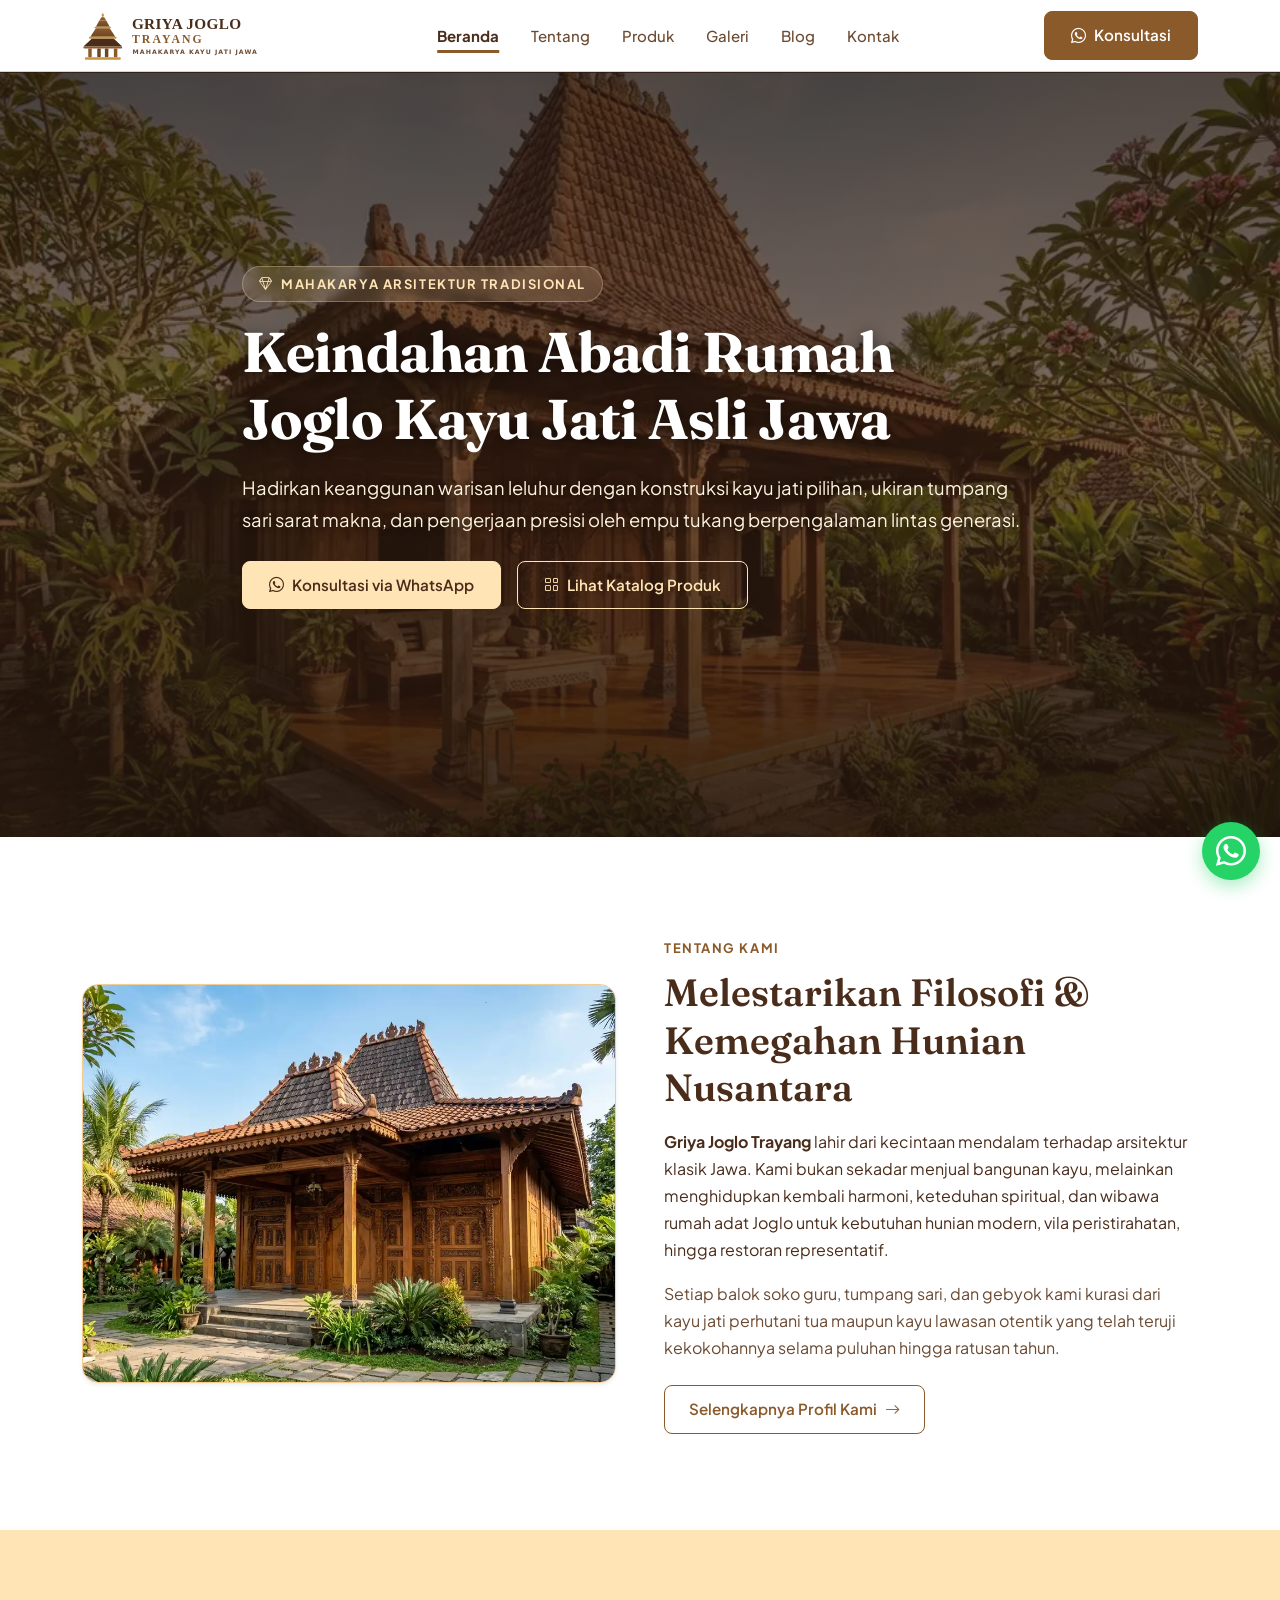
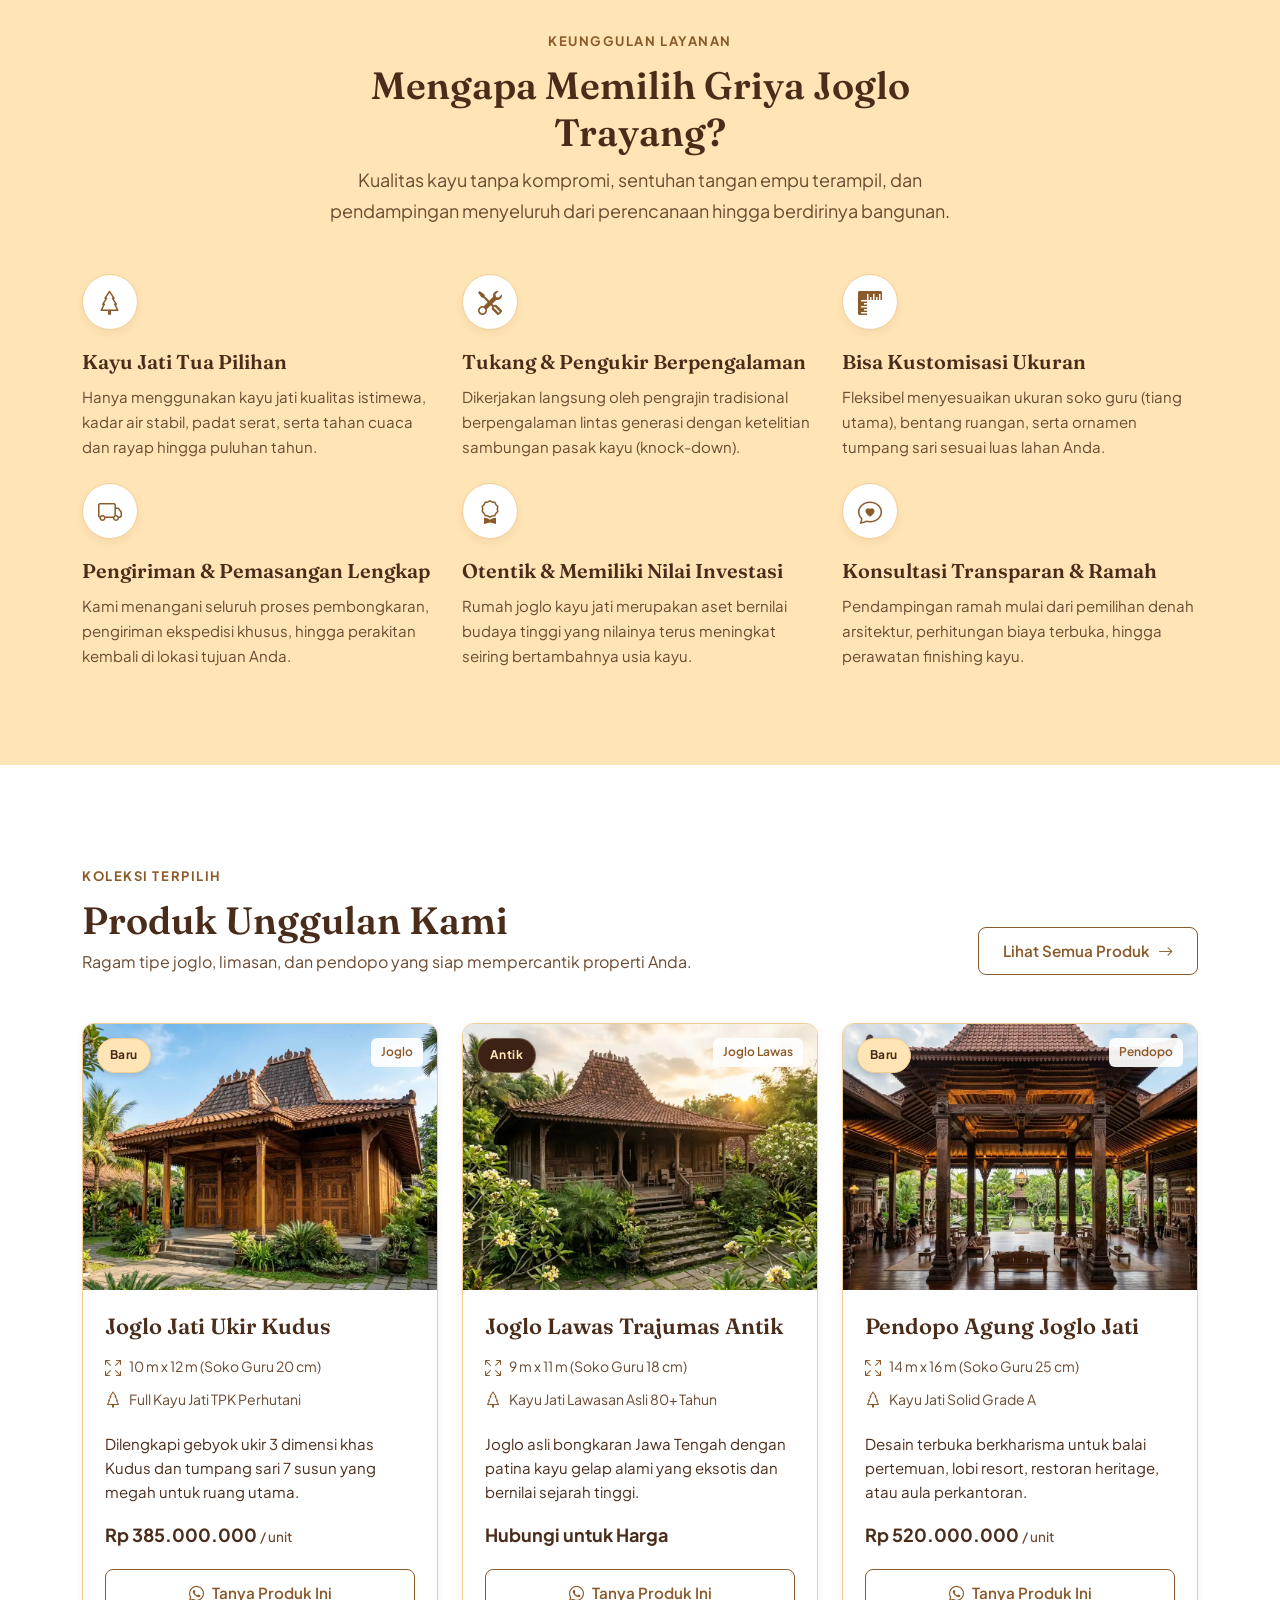
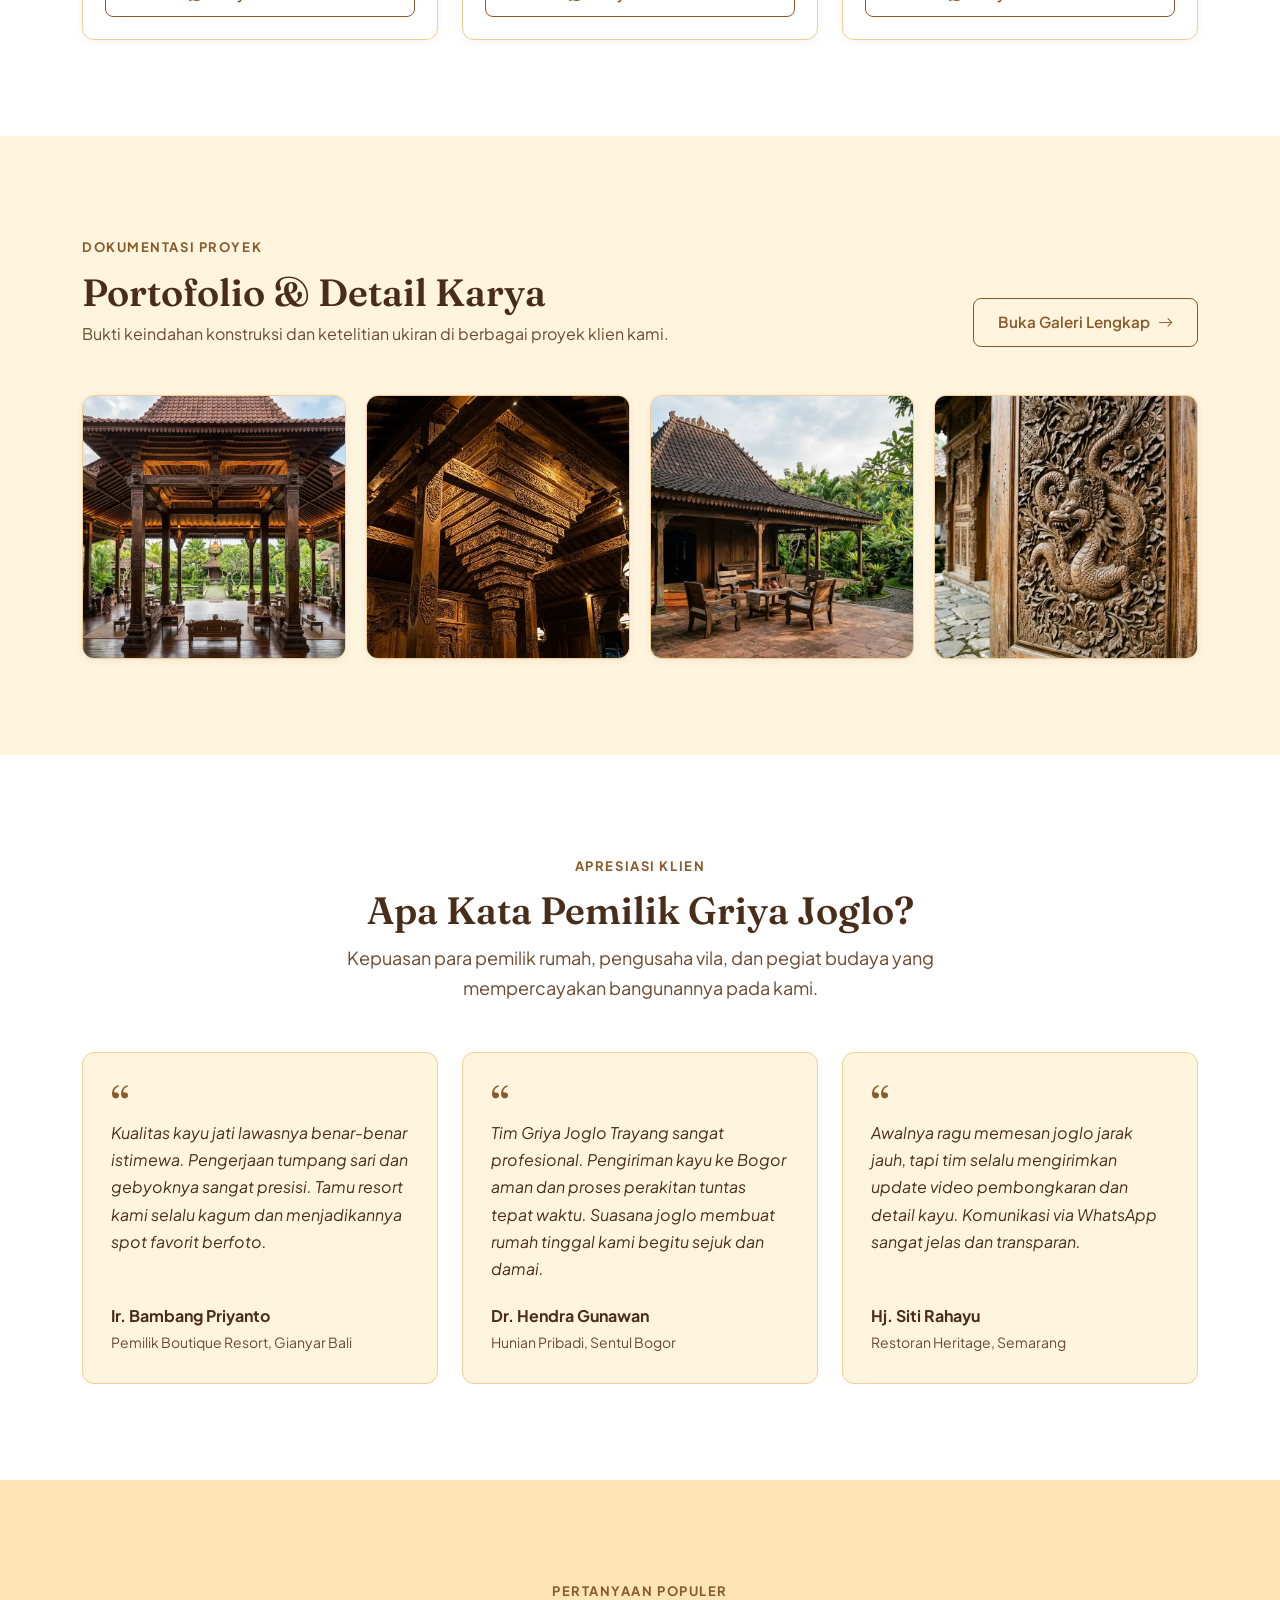
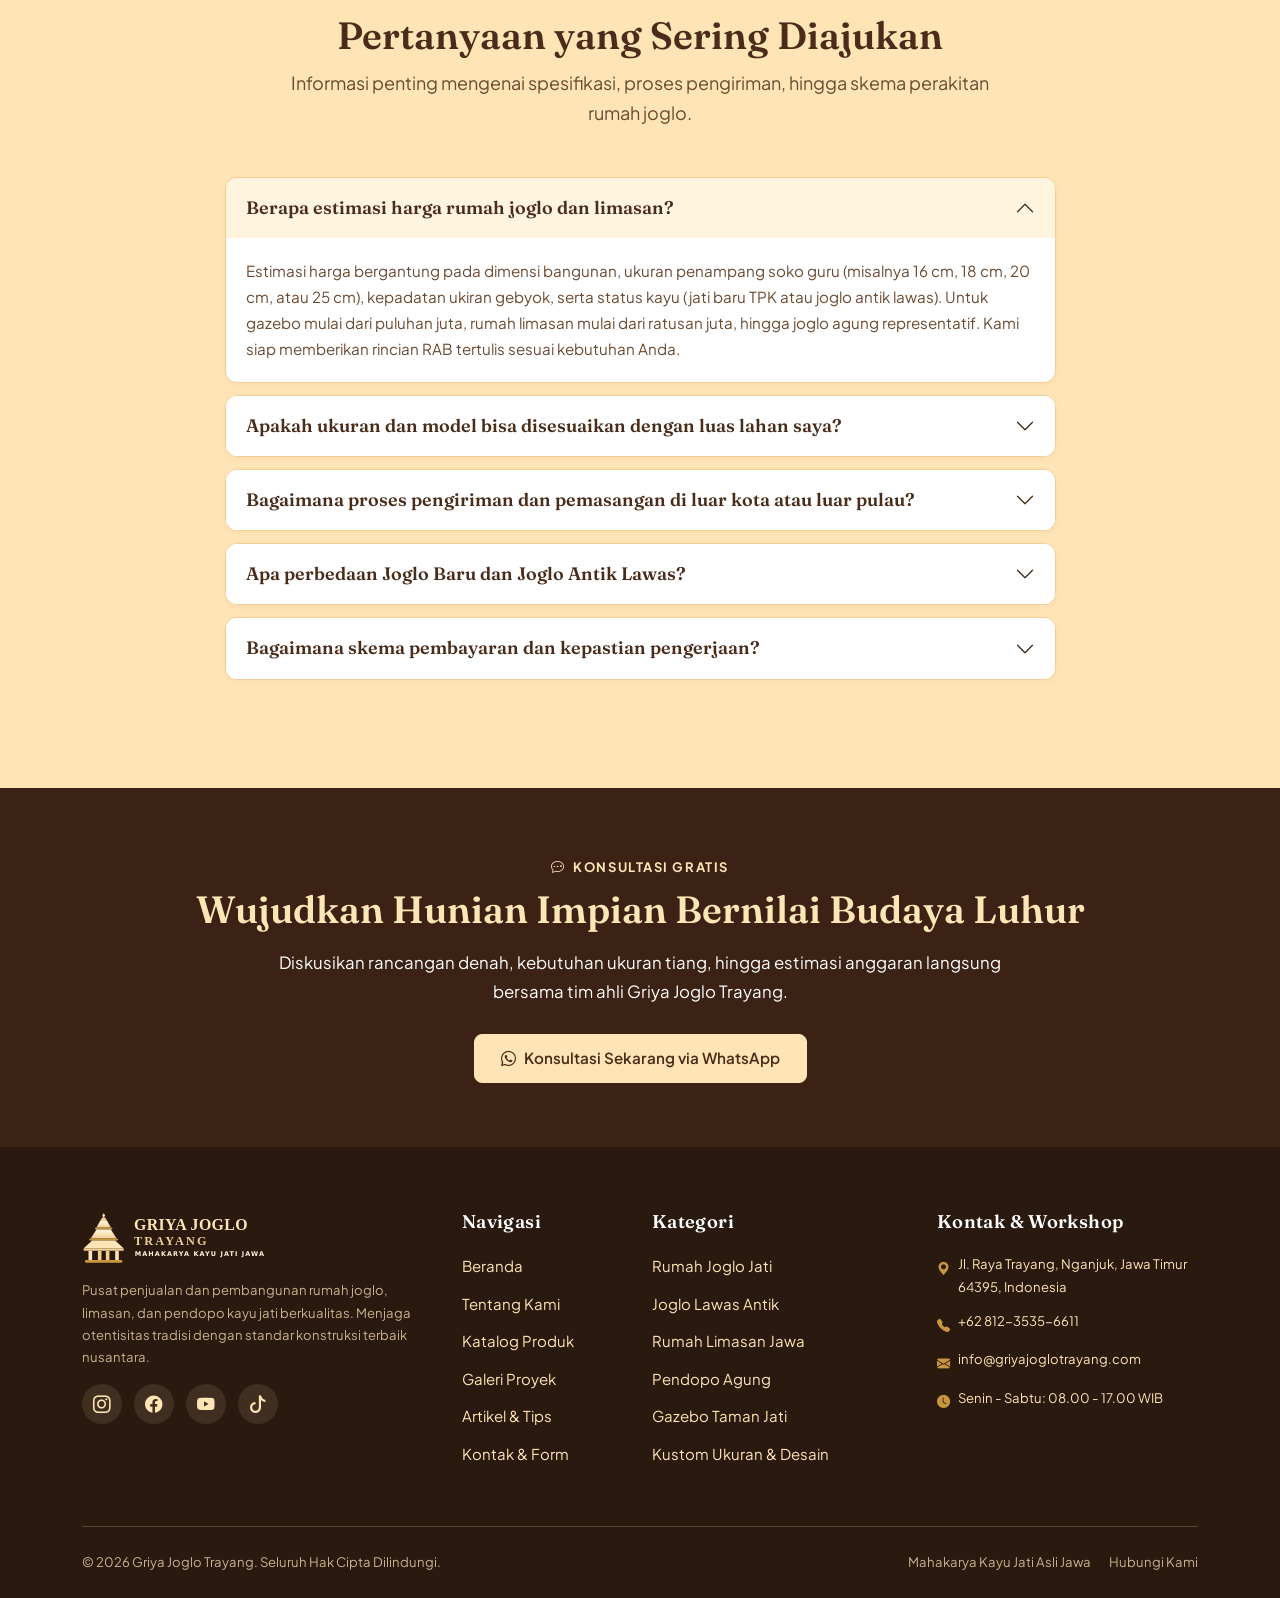
==== commit 52ebc3ba: "abi menghapus 15 + tahun" ====
--- a/index.html
+++ b/index.html
@@ -116,8 +116,8 @@
 <body>
 
   <!-- 1. Header / Navbar -->
-  <header>
-    <nav class="navbar navbar-expand-lg gjt-navbar sticky-top" aria-label="Navigasi Utama">
+  <header class="sticky-top">
+    <nav class="navbar navbar-expand-lg gjt-navbar" aria-label="Navigasi Utama">
       <div class="container">
         <a class="navbar-brand d-flex align-items-center" href="index.html" aria-label="Griya Joglo Trayang Beranda">
           <img src="assets/img/logo-light.svg" alt="Logo Griya Joglo Trayang" width="220" height="55">
@@ -193,12 +193,6 @@
               <i class="bi bi-grid"></i> Lihat Katalog Produk
             </a>
           </div>
-          <div class="d-flex flex-wrap gap-2 text-moccasin pt-2">
-            <div class="hero-badge-pill"><i class="bi bi-check2-circle text-gold me-1"></i> Jati Tua Berkualitas</div>
-            <div class="hero-badge-pill"><i class="bi bi-truck text-gold me-1"></i> Kirim & Pasang Se-Indonesia</div>
-            <div class="hero-badge-pill"><i class="bi bi-shield-check text-gold me-1"></i> Pasak Knock-down Presisi
-            </div>
-          </div>
         </div>
       </div>
     </section>
@@ -211,11 +205,6 @@
             <div class="position-relative">
               <img src="assets/img/joglo-kudus.webp" alt="Keahlian Pahat dan Gebyok Joglo Kudus"
                 class="img-fluid rounded-4 shadow-sm border" width="600" height="450" loading="lazy">
-              <div
-                class="bg-moccasin p-3 rounded-3 border position-absolute bottom-0 end-0 m-3 d-none d-sm-block shadow-sm">
-                <span class="d-block fw-bold text-ink fs-5 font-serif">15+ Tahun</span>
-                <span class="small text-ink-muted">Mendedikasikan Diri untuk Joglo Jawa</span>
-              </div>
             </div>
           </div>
           <div class="col-lg-6 order-1 order-lg-2 reveal">
@@ -749,6 +738,11 @@
     </div>
   </footer>
 
+  <!-- Back to Top Button -->
+  <button type="button" class="back-to-top-btn" id="backToTopBtn" aria-label="Kembali ke atas" title="Kembali ke atas">
+    <i class="bi bi-chevron-up"></i>
+  </button>
+
   <!-- Floating WhatsApp Action Button -->
   <a href="https://wa.me/6281235356611?text=Halo%20Griya%20Joglo%20Trayang,%20saya%20ingin%20konsultasi%20pemesanan%20rumah%20joglo."
     target="_blank" rel="noopener noreferrer" class="floating-wa-btn" aria-label="Chat via WhatsApp">
--- a/assets/css/style.css
+++ b/assets/css/style.css
@@ -52,7 +52,7 @@
   color: var(--gjt-ink);
   background-color: var(--gjt-white);
   line-height: 1.7;
-  overflow-x: hidden;
+  overflow-x: clip;
   -webkit-font-smoothing: antialiased;
 }
 
@@ -150,12 +150,22 @@
 }
 
 /* 4. Navigation Bar */
+header {
+  position: -webkit-sticky;
+  position: sticky;
+  top: 0;
+  z-index: 1050;
+  background-color: var(--gjt-white);
+}
+
 .gjt-navbar {
+  position: relative;
+  width: 100%;
   height: var(--gjt-nav-height);
   background-color: var(--gjt-white);
   border-bottom: 1px solid var(--gjt-moccasin-deep);
   transition: box-shadow 0.25s ease, height 0.25s ease;
-  z-index: 1020;
+  z-index: 1050;
 }
 
 .gjt-navbar.is-scrolled {
@@ -206,9 +216,21 @@
 .navbar-toggler {
   border: 1.5px solid var(--gjt-moccasin-deep);
   border-radius: 10px;
-  padding: 0.45rem 0.65rem;
+  width: 44px;
+  height: 44px;
+  padding: 0;
+  display: inline-flex;
+  align-items: center;
+  justify-content: center;
   transition: all 0.2s ease;
-  background-color: transparent;
+  background-color: var(--gjt-white);
+}
+
+.navbar-toggler i {
+  font-size: 1.5rem;
+  line-height: 1;
+  color: var(--gjt-ink);
+  transition: color 0.2s ease, transform 0.2s ease;
 }
 
 .navbar-toggler:focus {
@@ -222,51 +244,59 @@
   border-color: var(--gjt-teak);
 }
 
-/* Mobile Navbar Popup Styling */
+.navbar-toggler.is-active i,
+.navbar-toggler[aria-expanded="true"] i {
+  color: var(--gjt-teak);
+}
+
+/* Mobile Navbar Attached Dropdown Styling */
 @media (max-width: 991.98px) {
   .gjt-navbar {
     height: var(--gjt-nav-height-mobile);
-    z-index: 1045;
-  }
-
-  /* Popup Card Container */
+    z-index: 1050;
+  }
+
+  /* Seamless attached dropdown panel under navbar */
   .gjt-navbar .navbar-collapse {
-    position: fixed !important;
-    top: calc(var(--gjt-nav-height-mobile) + 10px) !important;
-    left: 14px !important;
-    right: 14px !important;
-    max-width: 460px;
-    margin: 0 auto !important;
+    position: absolute !important;
+    top: var(--gjt-nav-height-mobile) !important;
+    left: 0 !important;
+    right: 0 !important;
+    width: 100% !important;
+    margin: 0 !important;
     background-color: var(--gjt-white) !important;
-    border: 1.5px solid var(--gjt-moccasin-deep) !important;
-    border-radius: 16px !important;
-    box-shadow: 0 20px 48px rgba(74, 44, 26, 0.22), 0 4px 16px rgba(74, 44, 26, 0.08) !important;
-    padding: 1.25rem 1.25rem 1.4rem !important;
-    z-index: 1050 !important;
-    max-height: calc(100vh - var(--gjt-nav-height-mobile) - 24px) !important;
+    border-top: 1px solid var(--gjt-moccasin-deep) !important;
+    border-bottom: 3px solid var(--gjt-teak) !important;
+    border-left: none !important;
+    border-right: none !important;
+    border-radius: 0 0 20px 20px !important;
+    box-shadow: 0 20px 40px rgba(74, 44, 26, 0.2) !important;
+    padding: 1.15rem 1.25rem 1.5rem !important;
+    z-index: 1055 !important;
+    max-height: calc(100vh - var(--gjt-nav-height-mobile) - 20px) !important;
     overflow-y: auto !important;
     -webkit-overflow-scrolling: touch;
 
-    /* Popup Animation State */
+    /* Dropdown Animation State */
     display: block !important;
     opacity: 0;
     visibility: hidden;
-    transform: translateY(-10px) scale(0.97);
+    transform: translateY(-8px);
     pointer-events: none;
-    transition: opacity 0.24s cubic-bezier(0.16, 1, 0.3, 1),
-                transform 0.24s cubic-bezier(0.16, 1, 0.3, 1),
-                visibility 0.24s ease;
+    transition: opacity 0.25s cubic-bezier(0.16, 1, 0.3, 1),
+                transform 0.25s cubic-bezier(0.16, 1, 0.3, 1),
+                visibility 0.25s ease;
     height: auto !important;
   }
 
   .gjt-navbar .navbar-collapse.is-open {
     opacity: 1 !important;
     visibility: visible !important;
-    transform: translateY(0) scale(1) !important;
+    transform: translateY(0);
     pointer-events: auto !important;
   }
 
-  /* Navigation Links inside Mobile Popup */
+  /* Navigation Links inside Mobile Dropdown */
   .gjt-navbar .navbar-nav {
     display: flex;
     flex-direction: column;
@@ -283,7 +313,7 @@
     font-size: 1.025rem !important;
     font-weight: 600 !important;
     color: var(--gjt-ink) !important;
-    padding: 0.75rem 1rem !important;
+    padding: 0.8rem 1rem !important;
     border-radius: 10px;
     display: flex;
     align-items: center;
@@ -293,11 +323,26 @@
     border-left: 4px solid transparent;
   }
 
+  .gjt-navbar .navbar-nav .nav-link::after {
+    content: "›";
+    font-size: 1.35rem;
+    line-height: 1;
+    color: var(--gjt-teak);
+    opacity: 0.4;
+    transition: transform 0.2s ease, opacity 0.2s ease;
+  }
+
   .gjt-navbar .navbar-nav .nav-link:hover,
   .gjt-navbar .navbar-nav .nav-link:focus {
     background-color: var(--gjt-moccasin-soft) !important;
     color: var(--gjt-teak) !important;
     padding-left: 1.15rem !important;
+  }
+
+  .gjt-navbar .navbar-nav .nav-link:hover::after,
+  .gjt-navbar .navbar-nav .nav-link:focus::after {
+    opacity: 1;
+    transform: translateX(3px);
   }
 
   .gjt-navbar .navbar-nav .nav-link.active {
@@ -309,19 +354,29 @@
     text-decoration: none !important;
   }
 
-  /* WhatsApp CTA Button Section in Popup */
+  .gjt-navbar .navbar-nav .nav-link.active::after {
+    opacity: 1;
+    color: var(--gjt-teak-dark);
+    font-weight: 700;
+  }
+
+  /* WhatsApp CTA Button Section in Mobile Dropdown */
   .gjt-navbar .navbar-collapse .d-flex {
-    border-top: 1px solid var(--gjt-moccasin);
-    padding-top: 1rem;
+    border-top: 1px solid var(--gjt-moccasin-deep);
+    padding-top: 1.15rem;
     margin-top: 0.85rem !important;
   }
 
   .gjt-navbar .navbar-collapse .btn-primary {
     width: 100%;
-    min-height: 48px;
-    border-radius: 10px;
-    font-size: 1rem;
+    min-height: 50px;
+    border-radius: 12px;
+    font-size: 1.025rem;
     font-weight: 600;
+    display: inline-flex;
+    align-items: center;
+    justify-content: center;
+    gap: 0.6rem;
     box-shadow: 0 4px 14px rgba(111, 69, 33, 0.25);
   }
 }
@@ -333,9 +388,9 @@
   left: 0;
   right: 0;
   bottom: 0;
-  background-color: rgba(42, 25, 15, 0.52);
-  backdrop-filter: blur(3px);
-  -webkit-backdrop-filter: blur(3px);
+  background-color: rgba(42, 25, 15, 0.45);
+  backdrop-filter: blur(4px);
+  -webkit-backdrop-filter: blur(4px);
   z-index: 1040;
   opacity: 0;
   visibility: hidden;
@@ -985,7 +1040,7 @@
   margin-top: 4px;
 }
 
-/* 14. Floating WhatsApp Button */
+/* 14. Floating WhatsApp Button & Back to Top */
 .floating-wa-btn {
   position: fixed;
   bottom: calc(20px + env(safe-area-inset-bottom, 0px));
@@ -1018,6 +1073,69 @@
   outline-offset: 3px;
 }
 
+/* Back to Top Button */
+.back-to-top-btn {
+  position: fixed;
+  bottom: calc(88px + env(safe-area-inset-bottom, 0px));
+  right: 25px;
+  width: 48px;
+  height: 48px;
+  border-radius: 50%;
+  background-color: var(--gjt-teak);
+  color: #ffffff;
+  border: 1.5px solid var(--gjt-moccasin-deep);
+  display: flex;
+  align-items: center;
+  justify-content: center;
+  font-size: 20px;
+  box-shadow: 0 4px 14px rgba(74, 44, 26, 0.25);
+  z-index: 1030;
+  cursor: pointer;
+  opacity: 0;
+  visibility: hidden;
+  pointer-events: none;
+  transform: translateY(10px);
+  transition: opacity 0.3s ease, visibility 0.3s ease, transform 0.3s ease, background-color 0.2s ease, box-shadow 0.25s ease;
+}
+
+.back-to-top-btn.is-visible {
+  opacity: 1;
+  visibility: visible;
+  pointer-events: auto;
+  transform: translateY(0);
+}
+
+.back-to-top-btn:hover,
+.back-to-top-btn:focus {
+  background-color: var(--gjt-teak-dark);
+  color: #ffffff;
+  transform: translateY(-3px) scale(1.06);
+  box-shadow: 0 6px 18px rgba(74, 44, 26, 0.35);
+}
+
+.back-to-top-btn:focus-visible {
+  outline: 3px solid rgba(139, 90, 43, 0.5);
+  outline-offset: 3px;
+}
+
+@media (max-width: 575.98px) {
+  .floating-wa-btn {
+    bottom: calc(16px + env(safe-area-inset-bottom, 0px));
+    right: 16px;
+    width: 52px;
+    height: 52px;
+    font-size: 26px;
+  }
+
+  .back-to-top-btn {
+    bottom: calc(78px + env(safe-area-inset-bottom, 0px));
+    right: 20px;
+    width: 44px;
+    height: 44px;
+    font-size: 18px;
+  }
+}
+
 /* 15. CTA Band & Footer */
 .cta-band {
   background-color: var(--gjt-bark);
